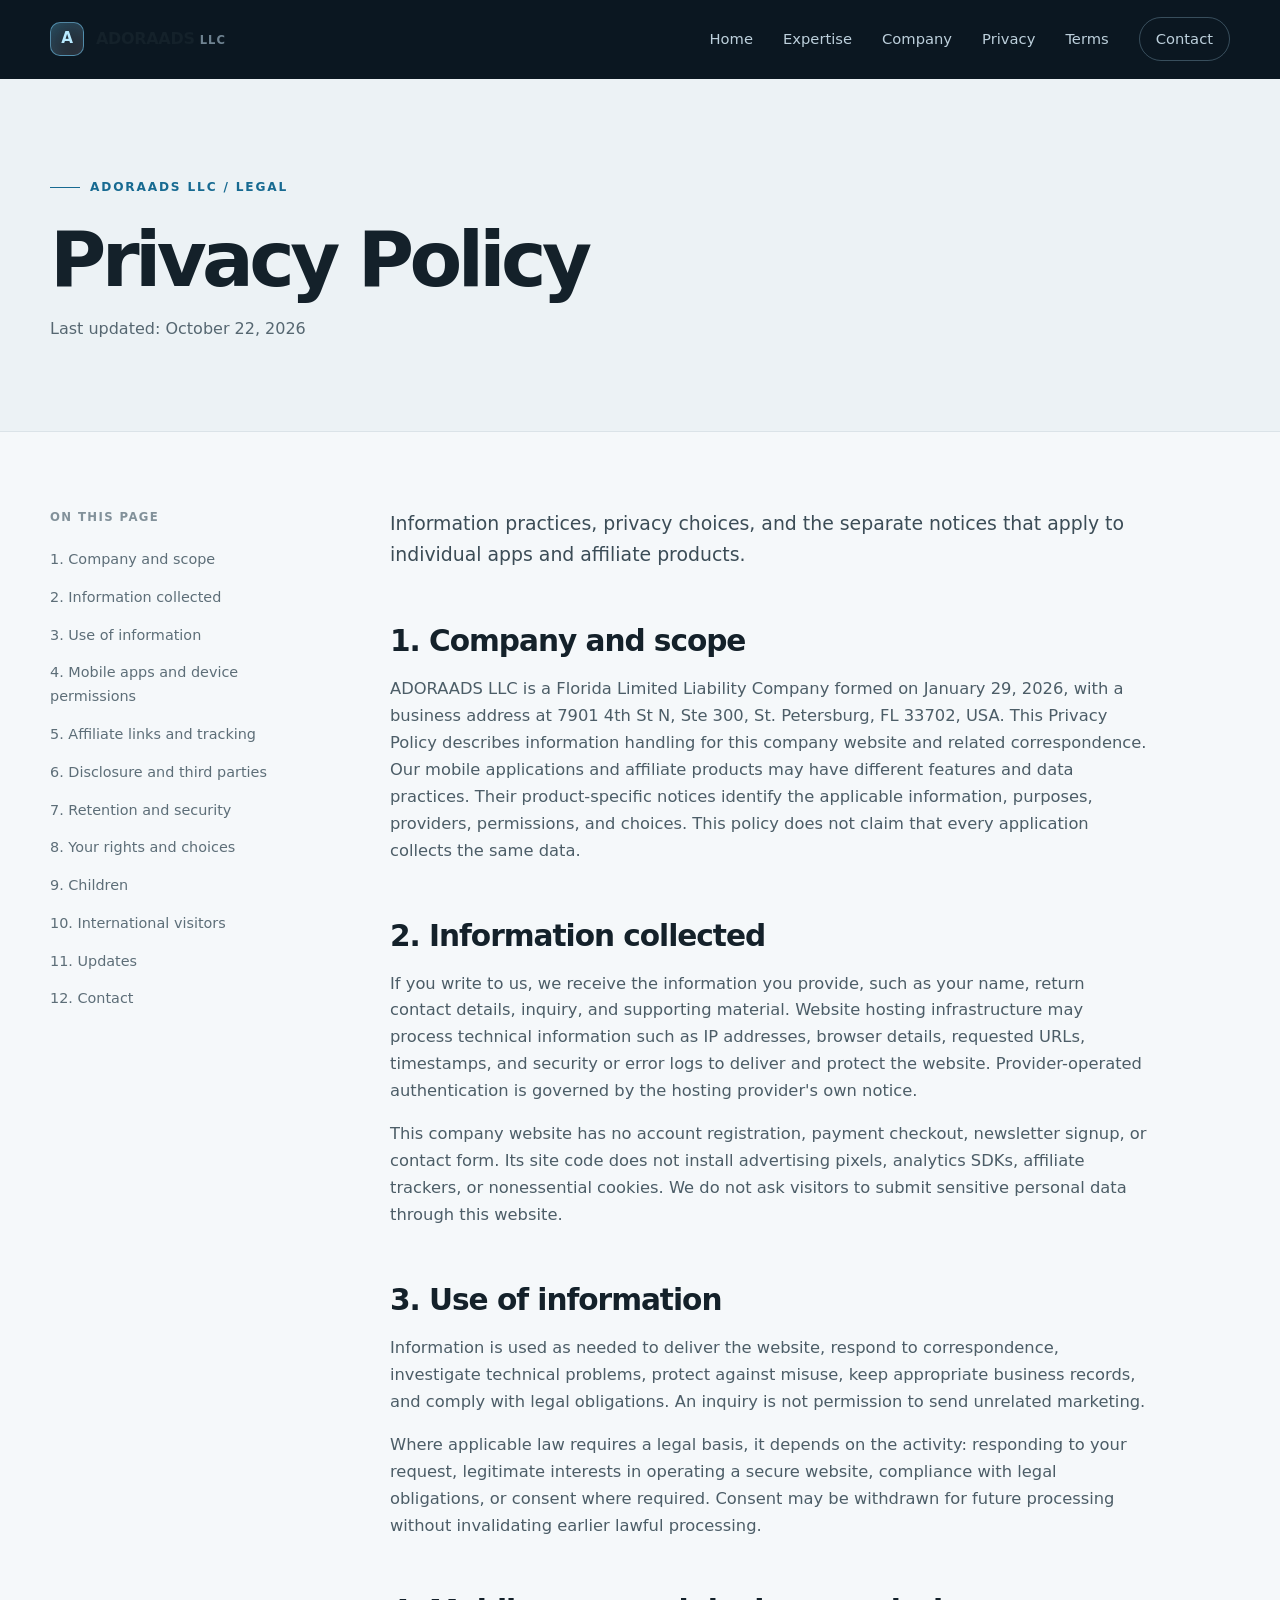
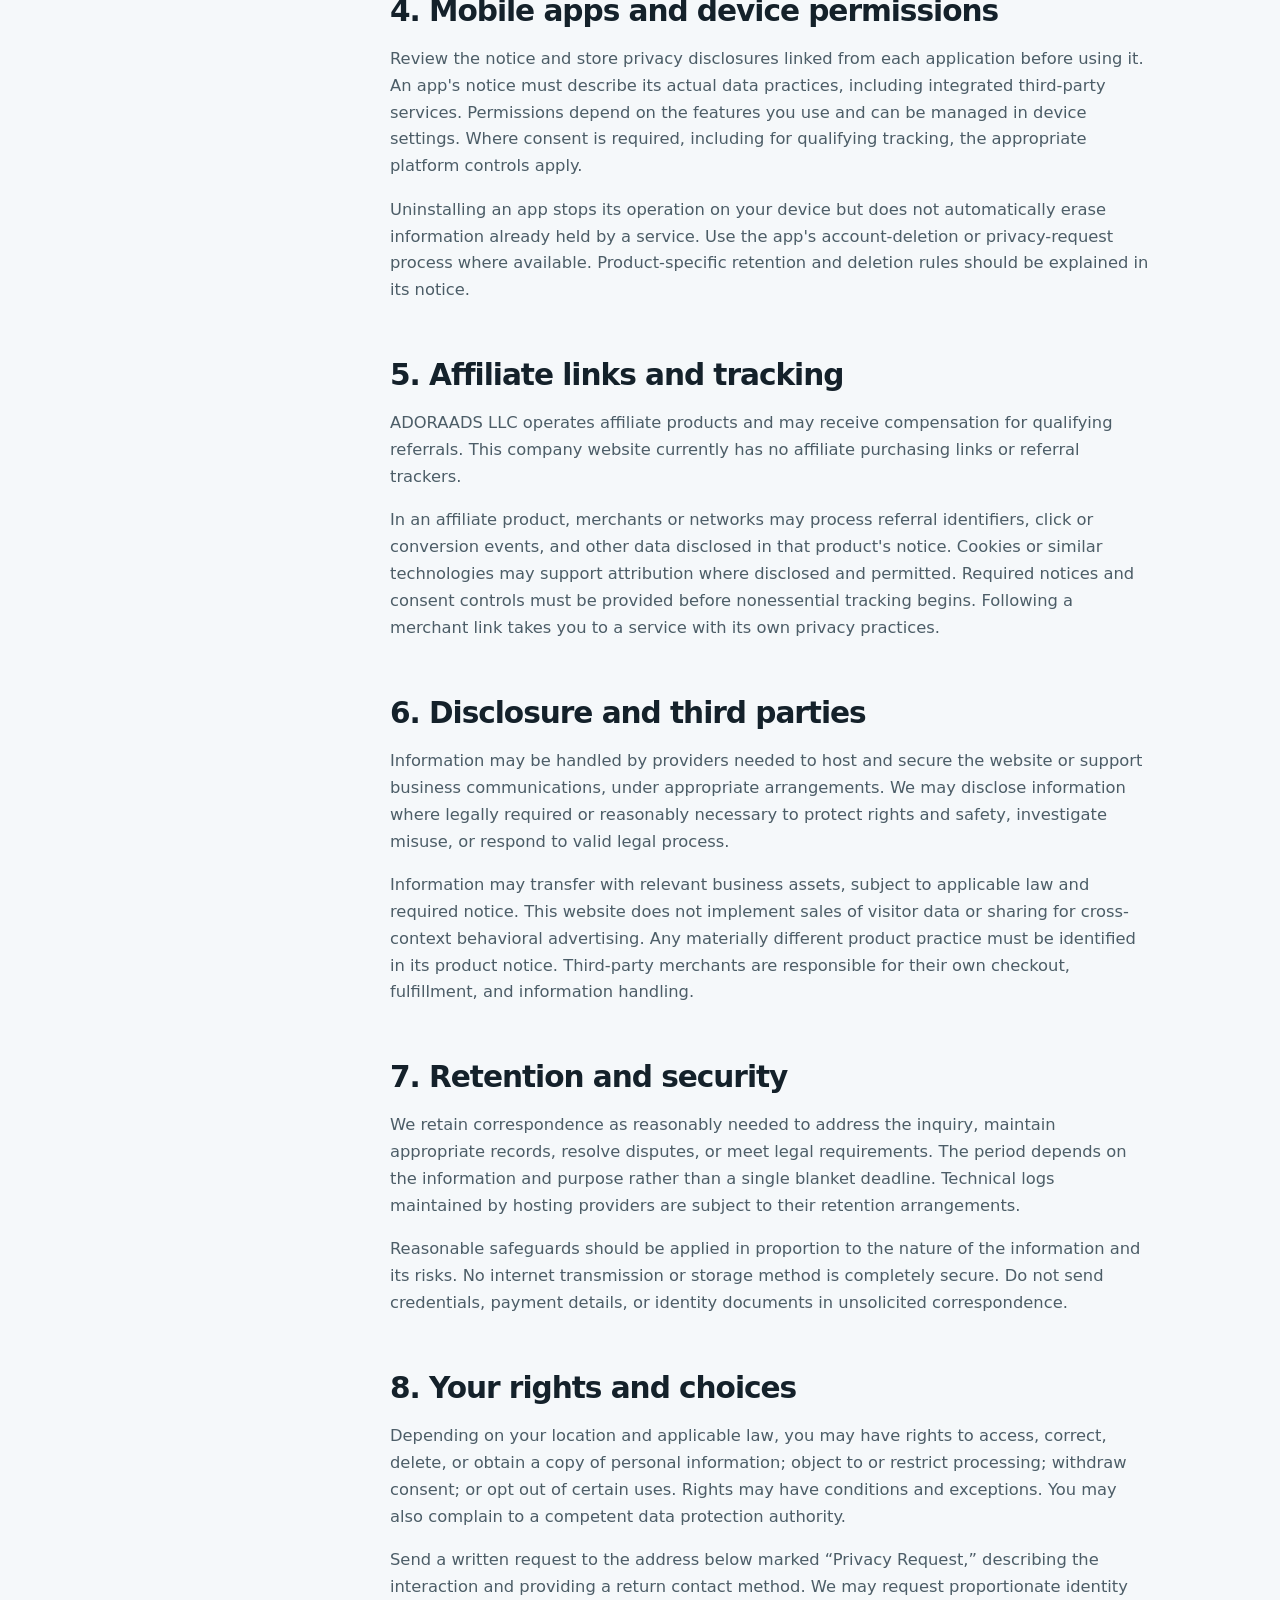
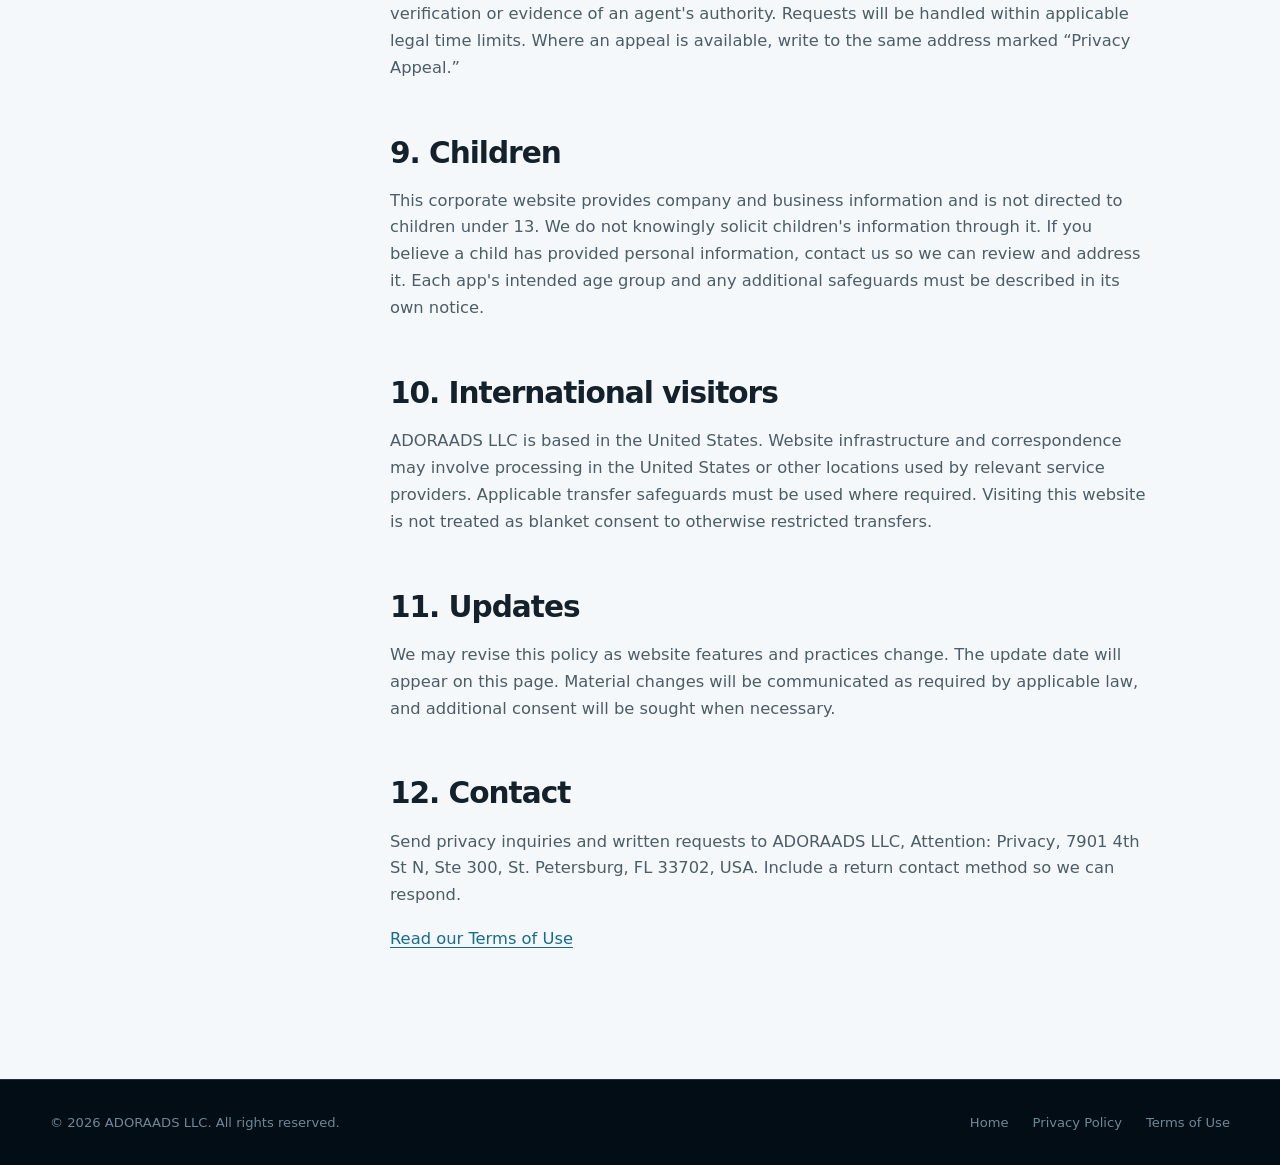
==== privacy.html @ 0d92c3f1 "csdc" ====
<!doctype html><html lang="en"><head><meta charset="utf-8"><meta name="viewport" content="width=device-width, initial-scale=1"><title>Privacy Policy — ADORAADS LLC</title><meta name="description" content="ADORAADS LLC: mobile applications and affiliate products. A Florida Limited Liability Company. Privacy Policy."><meta name="theme-color" content="#04101a"><link rel="icon" href="data:image/svg+xml,%3Csvg xmlns='http://www.w3.org/2000/svg' viewBox='0 0 64 64'%3E%3Crect width='64' height='64' rx='16' fill='%23071722'/%3E%3Cpath d='M12 49L27 15h10l15 34H41l-3-8H26l-3 8zm17-17h6l-3-9z' fill='%2377d4ff'/%3E%3C/svg%3E"><link rel="stylesheet" href="styles.css"><link rel="stylesheet" href="company.css"></head><body class="legal-shell"><header class="site-header"><div class="nav-wrap"><a class="brand" href="index.html" aria-label="ADORAADS LLC home"><span class="brand-mark" aria-hidden="true"></span><span>ADORAADS <small>LLC</small></span></a><button class="menu-toggle" aria-label="Open menu" aria-controls="navigation" aria-expanded="false"><span></span></button><nav class="nav-links" id="navigation" aria-label="Primary navigation"><a href="index.html">Home</a><a href="index.html#expertise">Expertise</a><a href="index.html#company">Company</a><a href="privacy.html">Privacy</a><a href="terms.html">Terms</a><a class="nav-contact" href="index.html#contact">Contact</a></nav></div></header><main><section class="legal-hero"><div class="container"><span class="eyebrow">ADORAADS LLC / Legal</span><h1>Privacy Policy</h1><p class="legal-meta">Last updated: October 22, 2026</p></div></section><div class="container legal-layout"><aside class="legal-toc" aria-label="On this page"><strong>On this page</strong><a href="#section-1">1. Company and scope</a><a href="#section-2">2. Information collected</a><a href="#section-3">3. Use of information</a><a href="#section-4">4. Mobile apps and device permissions</a><a href="#section-5">5. Affiliate links and tracking</a><a href="#section-6">6. Disclosure and third parties</a><a href="#section-7">7. Retention and security</a><a href="#section-8">8. Your rights and choices</a><a href="#section-9">9. Children</a><a href="#section-10">10. International visitors</a><a href="#section-11">11. Updates</a><a href="#section-12">12. Contact</a></aside><article class="legal-content"><p class="lead">Information practices, privacy choices, and the separate notices that apply to individual apps and affiliate products.</p><section><h2 id="section-1">1. Company and scope</h2><p>ADORAADS LLC is a Florida Limited Liability Company formed on January 29, 2026, with a business address at 7901 4th St N, Ste 300, St. Petersburg, FL 33702, USA. This Privacy Policy describes information handling for this company website and related correspondence. Our mobile applications and affiliate products may have different features and data practices. Their product-specific notices identify the applicable information, purposes, providers, permissions, and choices. This policy does not claim that every application collects the same data.</p></section><section><h2 id="section-2">2. Information collected</h2><p>If you write to us, we receive the information you provide, such as your name, return contact details, inquiry, and supporting material. Website hosting infrastructure may process technical information such as IP addresses, browser details, requested URLs, timestamps, and security or error logs to deliver and protect the website. Provider-operated authentication is governed by the hosting provider's own notice.</p><p>This company website has no account registration, payment checkout, newsletter signup, or contact form. Its site code does not install advertising pixels, analytics SDKs, affiliate trackers, or nonessential cookies. We do not ask visitors to submit sensitive personal data through this website.</p></section><section><h2 id="section-3">3. Use of information</h2><p>Information is used as needed to deliver the website, respond to correspondence, investigate technical problems, protect against misuse, keep appropriate business records, and comply with legal obligations. An inquiry is not permission to send unrelated marketing.</p><p>Where applicable law requires a legal basis, it depends on the activity: responding to your request, legitimate interests in operating a secure website, compliance with legal obligations, or consent where required. Consent may be withdrawn for future processing without invalidating earlier lawful processing.</p></section><section><h2 id="section-4">4. Mobile apps and device permissions</h2><p>Review the notice and store privacy disclosures linked from each application before using it. An app's notice must describe its actual data practices, including integrated third-party services. Permissions depend on the features you use and can be managed in device settings. Where consent is required, including for qualifying tracking, the appropriate platform controls apply.</p><p>Uninstalling an app stops its operation on your device but does not automatically erase information already held by a service. Use the app's account-deletion or privacy-request process where available. Product-specific retention and deletion rules should be explained in its notice.</p></section><section><h2 id="section-5">5. Affiliate links and tracking</h2><p>ADORAADS LLC operates affiliate products and may receive compensation for qualifying referrals. This company website currently has no affiliate purchasing links or referral trackers.</p><p>In an affiliate product, merchants or networks may process referral identifiers, click or conversion events, and other data disclosed in that product's notice. Cookies or similar technologies may support attribution where disclosed and permitted. Required notices and consent controls must be provided before nonessential tracking begins. Following a merchant link takes you to a service with its own privacy practices.</p></section><section><h2 id="section-6">6. Disclosure and third parties</h2><p>Information may be handled by providers needed to host and secure the website or support business communications, under appropriate arrangements. We may disclose information where legally required or reasonably necessary to protect rights and safety, investigate misuse, or respond to valid legal process.</p><p>Information may transfer with relevant business assets, subject to applicable law and required notice. This website does not implement sales of visitor data or sharing for cross-context behavioral advertising. Any materially different product practice must be identified in its product notice. Third-party merchants are responsible for their own checkout, fulfillment, and information handling.</p></section><section><h2 id="section-7">7. Retention and security</h2><p>We retain correspondence as reasonably needed to address the inquiry, maintain appropriate records, resolve disputes, or meet legal requirements. The period depends on the information and purpose rather than a single blanket deadline. Technical logs maintained by hosting providers are subject to their retention arrangements.</p><p>Reasonable safeguards should be applied in proportion to the nature of the information and its risks. No internet transmission or storage method is completely secure. Do not send credentials, payment details, or identity documents in unsolicited correspondence.</p></section><section><h2 id="section-8">8. Your rights and choices</h2><p>Depending on your location and applicable law, you may have rights to access, correct, delete, or obtain a copy of personal information; object to or restrict processing; withdraw consent; or opt out of certain uses. Rights may have conditions and exceptions. You may also complain to a competent data protection authority.</p><p>Send a written request to the address below marked “Privacy Request,” describing the interaction and providing a return contact method. We may request proportionate identity verification or evidence of an agent's authority. Requests will be handled within applicable legal time limits. Where an appeal is available, write to the same address marked “Privacy Appeal.”</p></section><section><h2 id="section-9">9. Children</h2><p>This corporate website provides company and business information and is not directed to children under 13. We do not knowingly solicit children's information through it. If you believe a child has provided personal information, contact us so we can review and address it. Each app's intended age group and any additional safeguards must be described in its own notice.</p></section><section><h2 id="section-10">10. International visitors</h2><p>ADORAADS LLC is based in the United States. Website infrastructure and correspondence may involve processing in the United States or other locations used by relevant service providers. Applicable transfer safeguards must be used where required. Visiting this website is not treated as blanket consent to otherwise restricted transfers.</p></section><section><h2 id="section-11">11. Updates</h2><p>We may revise this policy as website features and practices change. The update date will appear on this page. Material changes will be communicated as required by applicable law, and additional consent will be sought when necessary.</p></section><section><h2 id="section-12">12. Contact</h2><p>Send privacy inquiries and written requests to ADORAADS LLC, Attention: Privacy, 7901 4th St N, Ste 300, St. Petersburg, FL 33702, USA. Include a return contact method so we can respond.</p></section><p><a href="terms.html">Read our Terms of Use</a></p></article></div></main><footer class="site-footer"><div class="container footer-inner"><span>© <span data-year>2026</span> ADORAADS LLC. All rights reserved.</span><div class="footer-links"><a href="index.html">Home</a><a href="privacy.html">Privacy Policy</a><a href="terms.html">Terms of Use</a></div></div></footer><script src="script.js"></script></body></html>
---- styles.css ----
:root {
  --ink: #eef7ff;
  --muted: #9cb0bf;
  --faint: #6f8391;
  --navy-950: #04101a;
  --navy-900: #071722;
  --navy-850: #0a1c29;
  --navy-800: #102534;
  --line: rgba(174, 218, 244, 0.16);
  --line-strong: rgba(174, 218, 244, 0.28);
  --blue: #77d4ff;
  --blue-bright: #b9eaff;
  --coral: #ff765c;
  --paper: #f5f8fa;
  --paper-ink: #14212a;
  --paper-muted: #566771;
  --radius: 22px;
  --max: 1180px;
  color-scheme: dark;
  font-family: Inter, ui-sans-serif, system-ui, -apple-system, BlinkMacSystemFont, "Segoe UI", sans-serif;
  font-synthesis: none;
  text-rendering: optimizeLegibility;
}

* { box-sizing: border-box; }
html { scroll-behavior: smooth; }
body {
  margin: 0;
  min-width: 320px;
  background: var(--navy-950);
  color: var(--ink);
  font-size: 16px;
  line-height: 1.65;
}
a { color: inherit; text-decoration: none; }
img { display: block; max-width: 100%; }
button { font: inherit; }
::selection { background: var(--blue); color: #04101a; }

.site-header {
  position: fixed;
  z-index: 20;
  inset: 0 0 auto;
  border-bottom: 1px solid transparent;
  transition: background .25s ease, border-color .25s ease;
}
.site-header.scrolled {
  background: rgba(4, 16, 26, .88);
  border-color: var(--line);
  backdrop-filter: blur(18px);
}
.nav-wrap {
  width: min(var(--max), calc(100% - 40px));
  min-height: 78px;
  margin: 0 auto;
  display: flex;
  align-items: center;
  justify-content: space-between;
  gap: 24px;
}
.brand { display: inline-flex; align-items: center; gap: 12px; font-weight: 750; letter-spacing: -.02em; }
.brand-mark {
  width: 34px;
  height: 34px;
  display: grid;
  place-items: center;
  border: 1px solid rgba(119, 212, 255, .55);
  border-radius: 10px;
  background: linear-gradient(145deg, rgba(119, 212, 255, .22), rgba(255, 118, 92, .10));
  box-shadow: inset 0 0 18px rgba(119, 212, 255, .12);
}
.brand-mark::before {
  content: "V";
  color: var(--blue-bright);
  font-weight: 900;
  font-size: .95rem;
}
.brand small { color: var(--faint); font-weight: 550; font-size: .72rem; letter-spacing: .08em; text-transform: uppercase; }
.nav-links { display: flex; align-items: center; gap: 30px; }
.nav-links a { color: #bdd0dc; font-size: .92rem; transition: color .2s ease; }
.nav-links a:hover, .nav-links a[aria-current="page"] { color: white; }
.nav-contact {
  border: 1px solid var(--line-strong);
  border-radius: 999px;
  padding: 9px 16px;
}
.menu-toggle {
  display: none;
  width: 42px;
  height: 42px;
  border: 1px solid var(--line);
  border-radius: 12px;
  background: rgba(255,255,255,.04);
  color: white;
  cursor: pointer;
}
.menu-toggle span, .menu-toggle::before, .menu-toggle::after {
  content: "";
  display: block;
  width: 17px;
  height: 1.5px;
  margin: 4px auto;
  background: currentColor;
  transition: transform .2s ease, opacity .2s ease;
}
.menu-toggle.active span { opacity: 0; }
.menu-toggle.active::before { transform: translateY(5.5px) rotate(45deg); }
.menu-toggle.active::after { transform: translateY(-5.5px) rotate(-45deg); }

.hero {
  position: relative;
  min-height: 900px;
  display: grid;
  align-items: center;
  overflow: hidden;
  border-bottom: 1px solid var(--line);
  background: #04101a;
}
.hero-image { position: absolute; inset: 0; width: 100%; height: 100%; object-fit: cover; object-position: 58% 50%; opacity: .85; }
.hero::after {
  content: "";
  position: absolute;
  inset: 0;
  background:
    linear-gradient(90deg, rgba(4,16,26,.98) 0%, rgba(4,16,26,.92) 31%, rgba(4,16,26,.30) 66%, rgba(4,16,26,.15) 100%),
    linear-gradient(0deg, #04101a 0%, transparent 26%, rgba(4,16,26,.35) 100%);
}
.hero-content { position: relative; z-index: 2; width: min(var(--max), calc(100% - 40px)); margin: 0 auto; padding-top: 84px; }
.eyebrow {
  display: inline-flex;
  align-items: center;
  gap: 10px;
  color: var(--blue-bright);
  text-transform: uppercase;
  letter-spacing: .15em;
  font-size: .76rem;
  font-weight: 720;
}
.eyebrow::before { content: ""; width: 30px; height: 1px; background: var(--blue); box-shadow: 0 0 12px var(--blue); }
h1, h2, h3, p { margin-top: 0; }
.hero h1 {
  max-width: 740px;
  margin: 26px 0 28px;
  font-size: clamp(3.6rem, 7.4vw, 7.15rem);
  line-height: .95;
  letter-spacing: -.065em;
  font-weight: 720;
}
.hero h1 em { color: var(--blue); font-style: normal; font-weight: 500; }
.hero-copy { max-width: 590px; margin-bottom: 36px; color: #b5c7d3; font-size: clamp(1.05rem, 1.8vw, 1.25rem); }
.hero-actions { display: flex; flex-wrap: wrap; align-items: center; gap: 14px; }
.button {
  display: inline-flex;
  align-items: center;
  justify-content: center;
  min-height: 50px;
  padding: 0 22px;
  border-radius: 999px;
  border: 1px solid transparent;
  font-size: .94rem;
  font-weight: 720;
  transition: transform .2s ease, background .2s ease, border-color .2s ease;
}
.button:hover { transform: translateY(-2px); }
.button-primary { background: var(--ink); color: var(--navy-950); }
.button-primary:hover { background: var(--blue-bright); }
.button-ghost { border-color: var(--line-strong); color: white; background: rgba(4,16,26,.24); backdrop-filter: blur(8px); }
.button-ghost:hover { border-color: rgba(185,234,255,.65); }
.hero-note { position: absolute; z-index: 2; left: max(20px, calc((100% - var(--max)) / 2)); bottom: 42px; color: #7590a2; font-size: .8rem; letter-spacing: .08em; text-transform: uppercase; }

.section { padding: 120px 0; }
.container { width: min(var(--max), calc(100% - 40px)); margin: 0 auto; }
.section-heading { display: grid; grid-template-columns: .75fr 1.25fr; gap: 70px; align-items: start; margin-bottom: 64px; }
.section-heading h2 { margin-bottom: 0; font-size: clamp(2.4rem, 5vw, 4.7rem); line-height: 1; letter-spacing: -.055em; font-weight: 650; }
.section-heading p { max-width: 620px; color: var(--muted); font-size: 1.08rem; }

.capabilities { background: linear-gradient(180deg, #04101a 0%, #071722 100%); }
.capability-grid { display: grid; grid-template-columns: repeat(3, 1fr); border-top: 1px solid var(--line); border-left: 1px solid var(--line); }
.capability {
  min-height: 340px;
  padding: 34px;
  border-right: 1px solid var(--line);
  border-bottom: 1px solid var(--line);
  background: rgba(255,255,255,.014);
  transition: background .25s ease, transform .25s ease;
}
.capability:hover { background: rgba(119,212,255,.055); transform: translateY(-4px); }
.capability-number { display: block; color: var(--coral); font: 700 .78rem/1 ui-monospace, monospace; letter-spacing: .12em; }
.capability h3 { margin: 105px 0 15px; font-size: 1.42rem; letter-spacing: -.025em; }
.capability p { color: var(--muted); margin-bottom: 0; }

.manifesto { position: relative; overflow: hidden; background: var(--paper); color: var(--paper-ink); }
.manifesto::before { content: "V"; position: absolute; right: -5vw; top: -17vw; color: rgba(20,33,42,.035); font-size: 64vw; font-weight: 900; line-height: 1; pointer-events: none; }
.manifesto-grid { position: relative; display: grid; grid-template-columns: 1.2fr .8fr; gap: 100px; align-items: end; }
.manifesto-quote { max-width: 780px; font-size: clamp(2.7rem, 5.6vw, 6rem); line-height: .99; letter-spacing: -.06em; font-weight: 620; }
.manifesto-quote span { color: #2a8bb7; }
.manifesto-side { padding-bottom: 10px; }
.manifesto-side p { color: var(--paper-muted); font-size: 1.05rem; }
.manifesto-rule { width: 60px; height: 3px; margin-bottom: 28px; background: var(--coral); }

.process { background: #071722; }
.process-list { border-top: 1px solid var(--line); }
.process-step { display: grid; grid-template-columns: 100px .8fr 1.2fr; gap: 34px; padding: 38px 0; border-bottom: 1px solid var(--line); align-items: start; }
.process-step strong { color: var(--blue); font: 700 .8rem/1.4 ui-monospace, monospace; }
.process-step h3 { font-size: 1.55rem; letter-spacing: -.03em; }
.process-step p { margin: 0; color: var(--muted); max-width: 680px; }

.trust-panel {
  display: grid;
  grid-template-columns: 1fr .85fr;
  gap: 90px;
  padding: 70px;
  border: 1px solid var(--line-strong);
  border-radius: var(--radius);
  background: radial-gradient(circle at 92% 10%, rgba(119,212,255,.12), transparent 35%), #0a1c29;
}
.trust-panel h2 { font-size: clamp(2.5rem, 5vw, 5rem); line-height: .98; letter-spacing: -.055em; }
.trust-panel p { color: var(--muted); }
.trust-links { display: grid; gap: 14px; align-content: end; }
.trust-link { display: flex; align-items: center; justify-content: space-between; padding: 20px 22px; border: 1px solid var(--line); border-radius: 14px; background: rgba(255,255,255,.025); transition: border-color .2s ease, background .2s ease; }
.trust-link:hover { border-color: rgba(119,212,255,.55); background: rgba(119,212,255,.07); }
.trust-link span:last-child { color: var(--blue); font-family: ui-monospace, monospace; }

.contact-strip { padding: 86px 0; border-top: 1px solid var(--line); background: #030d15; }
.contact-inner { display: flex; align-items: center; justify-content: space-between; gap: 40px; }
.contact-inner h2 { margin-bottom: 8px; font-size: clamp(2.2rem, 4vw, 4rem); letter-spacing: -.05em; line-height: 1; }
.contact-inner p { color: var(--muted); margin-bottom: 0; }
.email-link { color: var(--blue-bright); font-weight: 680; border-bottom: 1px solid rgba(185,234,255,.4); }

.site-footer { padding: 32px 0; border-top: 1px solid var(--line); color: #6f8797; background: #030d15; }
.footer-inner { display: flex; justify-content: space-between; gap: 30px; font-size: .82rem; }
.footer-links { display: flex; gap: 24px; }
.footer-links a:hover { color: white; }

.legal-shell { min-height: 100vh; padding-top: 78px; background: var(--paper); color: var(--paper-ink); }
.legal-hero { padding: 92px 0 72px; border-bottom: 1px solid #dbe3e8; background: #ecf2f5; }
.legal-hero .eyebrow { color: #176a91; }
.legal-hero .eyebrow::before { background: #176a91; box-shadow: none; }
.legal-hero h1 { max-width: 820px; margin: 26px 0 20px; font-size: clamp(3.1rem, 6vw, 6.4rem); line-height: .95; letter-spacing: -.06em; }
.legal-meta { color: var(--paper-muted); }
.legal-layout { display: grid; grid-template-columns: 250px minmax(0, 760px); gap: 90px; padding: 76px 0 110px; align-items: start; }
.legal-toc { position: sticky; top: 110px; }
.legal-toc strong { display: block; margin-bottom: 14px; color: #82919a; font-size: .73rem; text-transform: uppercase; letter-spacing: .12em; }
.legal-toc a { display: block; padding: 7px 0; color: #5d6e78; font-size: .9rem; }
.legal-toc a:hover { color: #176a91; }
.legal-content { font-size: 1.02rem; }
.legal-content .lead { color: #3b4c56; font-size: 1.18rem; }
.legal-content h2 { margin: 64px 0 18px; padding-top: 12px; font-size: 1.85rem; line-height: 1.15; letter-spacing: -.035em; }
.legal-content h2:first-of-type { margin-top: 42px; }
.legal-content h3 { margin: 32px 0 10px; font-size: 1.15rem; }
.legal-content p, .legal-content li { color: #4c5d67; }
.legal-content ul { padding-left: 24px; }
.legal-content li { margin-bottom: 9px; }
.legal-content a { color: #176a91; text-decoration: underline; text-underline-offset: 3px; }
.legal-callout { margin: 36px 0; padding: 24px 26px; border-left: 3px solid #2a8bb7; background: #eaf3f7; color: #2d4654; }
.legal-shell .site-header { background: rgba(4,16,26,.97); }

[data-reveal] { opacity: 0; transform: translateY(22px); transition: opacity .65s ease, transform .65s ease; }
[data-reveal].visible { opacity: 1; transform: none; }

@media (max-width: 900px) {
  .menu-toggle { display: block; }
  .nav-links {
    position: absolute;
    top: 68px;
    left: 20px;
    right: 20px;
    display: none;
    flex-direction: column;
    align-items: stretch;
    gap: 0;
    padding: 12px;
    border: 1px solid var(--line);
    border-radius: 16px;
    background: rgba(4,16,26,.98);
    box-shadow: 0 24px 50px rgba(0,0,0,.35);
  }
  .nav-links.open { display: flex; }
  .nav-links a { padding: 12px; }
  .nav-contact { border: 0; border-radius: 0; }
  .hero { min-height: 820px; }
  .hero-image { object-position: 67% center; opacity: .65; }
  .hero::after { background: linear-gradient(90deg, rgba(4,16,26,.97), rgba(4,16,26,.78) 60%, rgba(4,16,26,.35)), linear-gradient(0deg, #04101a, transparent 40%); }
  .section-heading, .manifesto-grid, .trust-panel { grid-template-columns: 1fr; gap: 38px; }
  .capability-grid { grid-template-columns: 1fr; }
  .capability { min-height: 250px; }
  .capability h3 { margin-top: 65px; }
  .process-step { grid-template-columns: 64px 1fr; }
  .process-step p { grid-column: 2; }
  .trust-panel { padding: 42px 30px; }
  .legal-layout { grid-template-columns: 1fr; gap: 32px; }
  .legal-toc { position: static; display: flex; flex-wrap: wrap; gap: 6px 18px; padding-bottom: 24px; border-bottom: 1px solid #dbe3e8; }
  .legal-toc strong { width: 100%; }
}

@media (max-width: 620px) {
  .nav-wrap, .container, .hero-content { width: min(100% - 28px, var(--max)); }
  .brand small { display: none; }
  .hero { min-height: 760px; align-items: end; }
  .hero-content { padding: 130px 0 156px; }
  .hero h1 { font-size: clamp(3.25rem, 17vw, 5rem); }
  .hero-copy { font-size: 1rem; }
  .button { width: 100%; }
  .hero-note { left: 14px; bottom: 28px; }
  .section { padding: 84px 0; }
  .section-heading { margin-bottom: 42px; }
  .process-step { grid-template-columns: 48px 1fr; gap: 18px; }
  .contact-inner, .footer-inner { align-items: flex-start; flex-direction: column; }
  .footer-links { flex-wrap: wrap; }
  .legal-hero { padding: 72px 0 52px; }
  .legal-layout { padding: 52px 0 80px; }
}

@media (prefers-reduced-motion: reduce) {
  html { scroll-behavior: auto; }
  *, *::before, *::after { transition-duration: .01ms !important; animation-duration: .01ms !important; }
  [data-reveal] { opacity: 1; transform: none; }
}
---- company.css ----
.brand-mark::before { content: "A"; }
.hero h1 { max-width: 850px; font-size: clamp(3.1rem, 6.6vw, 6rem); line-height: 1.04; }
.hero-content { padding-top: 110px; padding-bottom: 130px; }
.hero-note { max-width: calc(100% - 40px); }
.manifesto::before { content: "A"; }
.company-section { background: #0a1c29; }
.company-grid { display: grid; grid-template-columns: 1fr 1fr; margin: 0; border-top: 1px solid var(--line); }
.company-grid > div { padding: 28px 28px 28px 0; border-bottom: 1px solid var(--line); }
.company-grid dt { color: var(--muted); font-size: .88rem; margin-bottom: 10px; }
.company-grid dd { margin: 0; font-size: 1.14rem; font-weight: 600; overflow-wrap: anywhere; }
address { font-style: normal; }
.contact-inner > div { flex: 1; }
.contact-inner address { color: var(--blue-bright); flex: 0 1 330px; }
.contact-inner h2 { font-size: clamp(2rem, 3.6vw, 3.5rem); line-height: 1.1; margin-top: 20px; }
.legal-toc { max-height: calc(100vh - 135px); overflow-y: auto; }
.legal-content h2, main section[id] { scroll-margin-top: 105px; }
:focus-visible { outline: 3px solid #339ed1; outline-offset: 5px; }
@media (max-width: 900px) { .legal-toc { max-height: none; overflow: visible; } }
@media (max-width: 620px) { .company-grid { grid-template-columns: 1fr; } .contact-inner address { flex-basis: auto; } .hero h1 { font-size: clamp(2.65rem, 12vw, 4rem); } .hero-note { font-size: .75rem; } }
@media print { .site-header, .legal-toc, .site-footer { display: none; } .legal-shell { padding: 0; } .legal-layout { display: block; padding: 20px 0; } .legal-hero { padding: 20px 0; } }
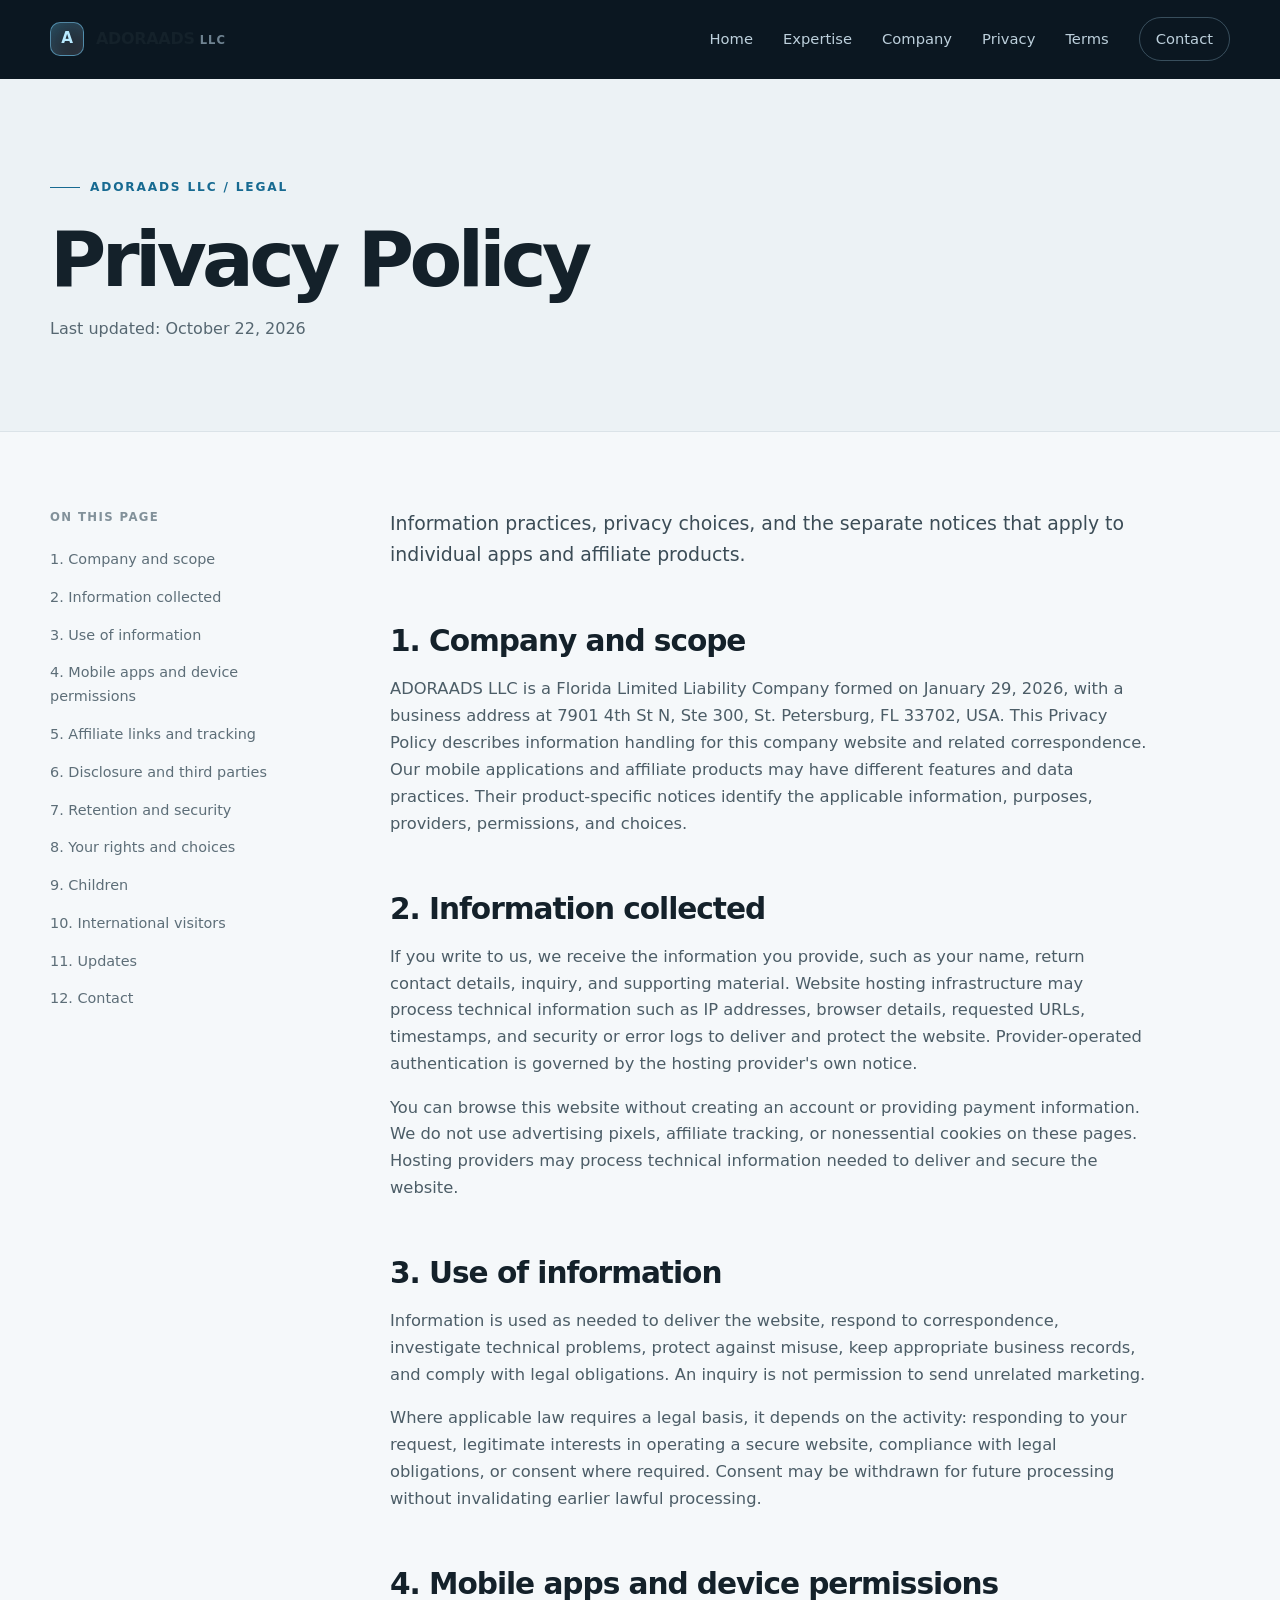
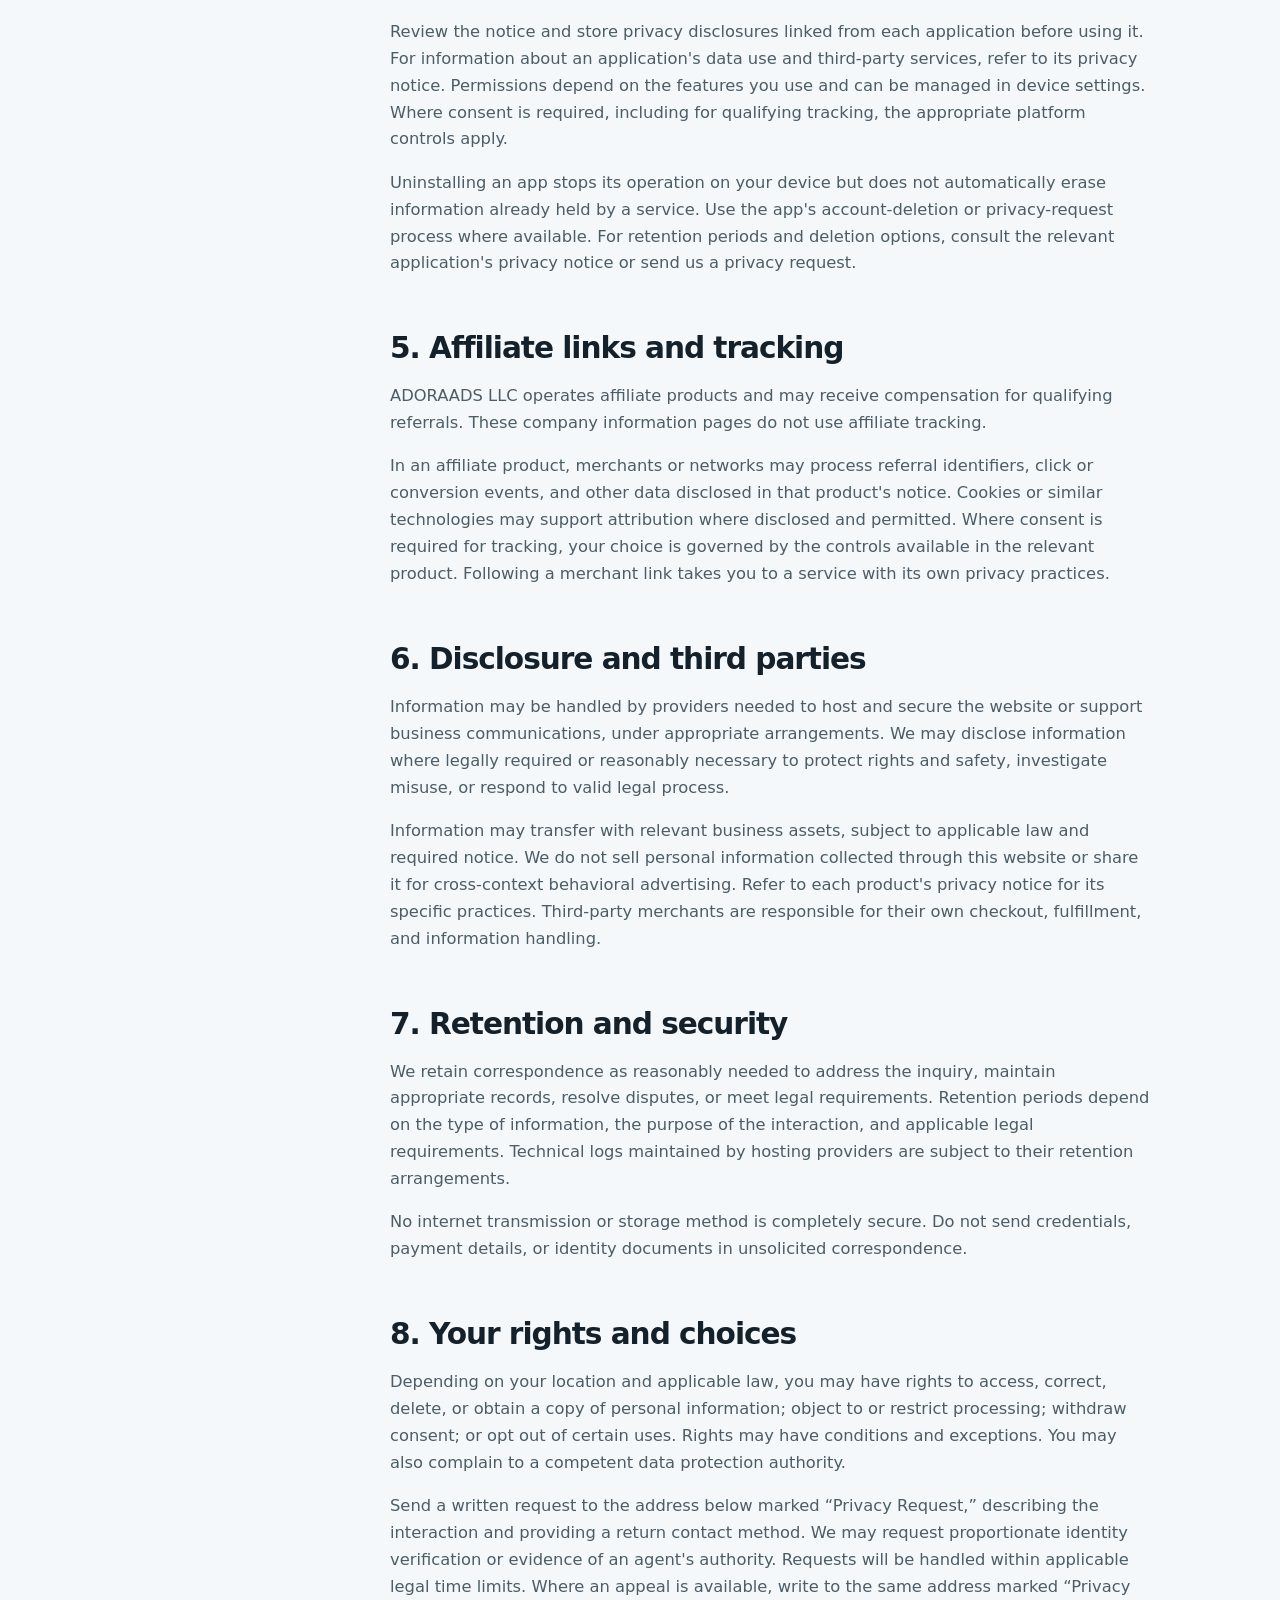
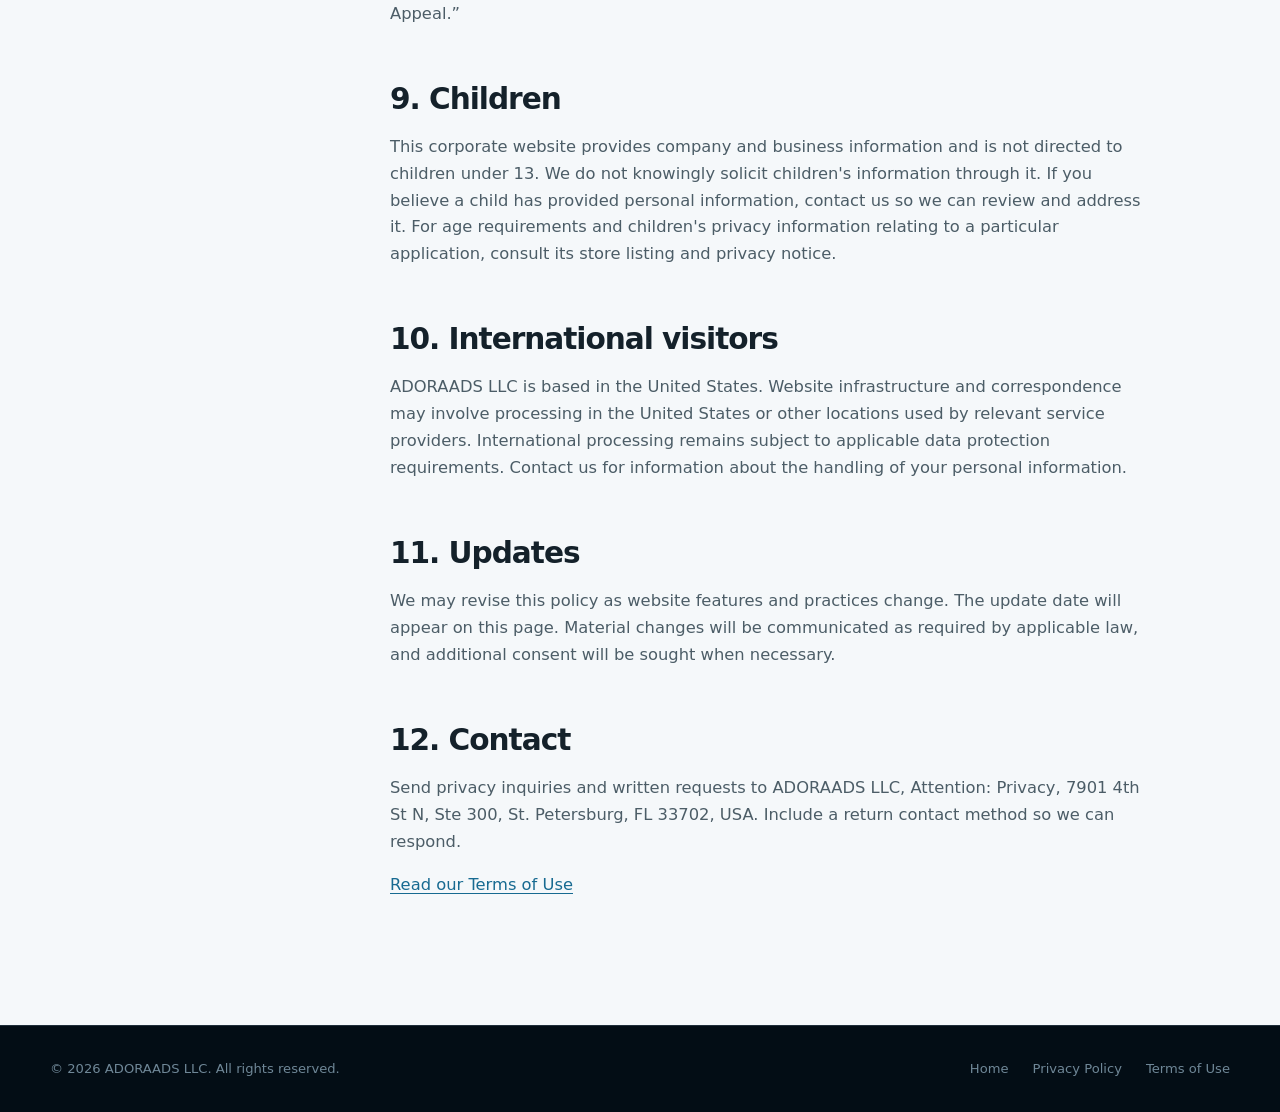
==== commit 94e7b58b: "cdsc" ====
--- a/privacy.html
+++ b/privacy.html
@@ -1 +1,57 @@
-<!doctype html><html lang="en"><head><meta charset="utf-8"><meta name="viewport" content="width=device-width, initial-scale=1"><title>Privacy Policy — ADORAADS LLC</title><meta name="description" content="ADORAADS LLC: mobile applications and affiliate products. A Florida Limited Liability Company. Privacy Policy."><meta name="theme-color" content="#04101a"><link rel="icon" href="data:image/svg+xml,%3Csvg xmlns='http://www.w3.org/2000/svg' viewBox='0 0 64 64'%3E%3Crect width='64' height='64' rx='16' fill='%23071722'/%3E%3Cpath d='M12 49L27 15h10l15 34H41l-3-8H26l-3 8zm17-17h6l-3-9z' fill='%2377d4ff'/%3E%3C/svg%3E"><link rel="stylesheet" href="styles.css"><link rel="stylesheet" href="company.css"></head><body class="legal-shell"><header class="site-header"><div class="nav-wrap"><a class="brand" href="index.html" aria-label="ADORAADS LLC home"><span class="brand-mark" aria-hidden="true"></span><span>ADORAADS <small>LLC</small></span></a><button class="menu-toggle" aria-label="Open menu" aria-controls="navigation" aria-expanded="false"><span></span></button><nav class="nav-links" id="navigation" aria-label="Primary navigation"><a href="index.html">Home</a><a href="index.html#expertise">Expertise</a><a href="index.html#company">Company</a><a href="privacy.html">Privacy</a><a href="terms.html">Terms</a><a class="nav-contact" href="index.html#contact">Contact</a></nav></div></header><main><section class="legal-hero"><div class="container"><span class="eyebrow">ADORAADS LLC / Legal</span><h1>Privacy Policy</h1><p class="legal-meta">Last updated: October 22, 2026</p></div></section><div class="container legal-layout"><aside class="legal-toc" aria-label="On this page"><strong>On this page</strong><a href="#section-1">1. Company and scope</a><a href="#section-2">2. Information collected</a><a href="#section-3">3. Use of information</a><a href="#section-4">4. Mobile apps and device permissions</a><a href="#section-5">5. Affiliate links and tracking</a><a href="#section-6">6. Disclosure and third parties</a><a href="#section-7">7. Retention and security</a><a href="#section-8">8. Your rights and choices</a><a href="#section-9">9. Children</a><a href="#section-10">10. International visitors</a><a href="#section-11">11. Updates</a><a href="#section-12">12. Contact</a></aside><article class="legal-content"><p class="lead">Information practices, privacy choices, and the separate notices that apply to individual apps and affiliate products.</p><section><h2 id="section-1">1. Company and scope</h2><p>ADORAADS LLC is a Florida Limited Liability Company formed on January 29, 2026, with a business address at 7901 4th St N, Ste 300, St. Petersburg, FL 33702, USA. This Privacy Policy describes information handling for this company website and related correspondence. Our mobile applications and affiliate products may have different features and data practices. Their product-specific notices identify the applicable information, purposes, providers, permissions, and choices. This policy does not claim that every application collects the same data.</p></section><section><h2 id="section-2">2. Information collected</h2><p>If you write to us, we receive the information you provide, such as your name, return contact details, inquiry, and supporting material. Website hosting infrastructure may process technical information such as IP addresses, browser details, requested URLs, timestamps, and security or error logs to deliver and protect the website. Provider-operated authentication is governed by the hosting provider's own notice.</p><p>This company website has no account registration, payment checkout, newsletter signup, or contact form. Its site code does not install advertising pixels, analytics SDKs, affiliate trackers, or nonessential cookies. We do not ask visitors to submit sensitive personal data through this website.</p></section><section><h2 id="section-3">3. Use of information</h2><p>Information is used as needed to deliver the website, respond to correspondence, investigate technical problems, protect against misuse, keep appropriate business records, and comply with legal obligations. An inquiry is not permission to send unrelated marketing.</p><p>Where applicable law requires a legal basis, it depends on the activity: responding to your request, legitimate interests in operating a secure website, compliance with legal obligations, or consent where required. Consent may be withdrawn for future processing without invalidating earlier lawful processing.</p></section><section><h2 id="section-4">4. Mobile apps and device permissions</h2><p>Review the notice and store privacy disclosures linked from each application before using it. An app's notice must describe its actual data practices, including integrated third-party services. Permissions depend on the features you use and can be managed in device settings. Where consent is required, including for qualifying tracking, the appropriate platform controls apply.</p><p>Uninstalling an app stops its operation on your device but does not automatically erase information already held by a service. Use the app's account-deletion or privacy-request process where available. Product-specific retention and deletion rules should be explained in its notice.</p></section><section><h2 id="section-5">5. Affiliate links and tracking</h2><p>ADORAADS LLC operates affiliate products and may receive compensation for qualifying referrals. This company website currently has no affiliate purchasing links or referral trackers.</p><p>In an affiliate product, merchants or networks may process referral identifiers, click or conversion events, and other data disclosed in that product's notice. Cookies or similar technologies may support attribution where disclosed and permitted. Required notices and consent controls must be provided before nonessential tracking begins. Following a merchant link takes you to a service with its own privacy practices.</p></section><section><h2 id="section-6">6. Disclosure and third parties</h2><p>Information may be handled by providers needed to host and secure the website or support business communications, under appropriate arrangements. We may disclose information where legally required or reasonably necessary to protect rights and safety, investigate misuse, or respond to valid legal process.</p><p>Information may transfer with relevant business assets, subject to applicable law and required notice. This website does not implement sales of visitor data or sharing for cross-context behavioral advertising. Any materially different product practice must be identified in its product notice. Third-party merchants are responsible for their own checkout, fulfillment, and information handling.</p></section><section><h2 id="section-7">7. Retention and security</h2><p>We retain correspondence as reasonably needed to address the inquiry, maintain appropriate records, resolve disputes, or meet legal requirements. The period depends on the information and purpose rather than a single blanket deadline. Technical logs maintained by hosting providers are subject to their retention arrangements.</p><p>Reasonable safeguards should be applied in proportion to the nature of the information and its risks. No internet transmission or storage method is completely secure. Do not send credentials, payment details, or identity documents in unsolicited correspondence.</p></section><section><h2 id="section-8">8. Your rights and choices</h2><p>Depending on your location and applicable law, you may have rights to access, correct, delete, or obtain a copy of personal information; object to or restrict processing; withdraw consent; or opt out of certain uses. Rights may have conditions and exceptions. You may also complain to a competent data protection authority.</p><p>Send a written request to the address below marked “Privacy Request,” describing the interaction and providing a return contact method. We may request proportionate identity verification or evidence of an agent's authority. Requests will be handled within applicable legal time limits. Where an appeal is available, write to the same address marked “Privacy Appeal.”</p></section><section><h2 id="section-9">9. Children</h2><p>This corporate website provides company and business information and is not directed to children under 13. We do not knowingly solicit children's information through it. If you believe a child has provided personal information, contact us so we can review and address it. Each app's intended age group and any additional safeguards must be described in its own notice.</p></section><section><h2 id="section-10">10. International visitors</h2><p>ADORAADS LLC is based in the United States. Website infrastructure and correspondence may involve processing in the United States or other locations used by relevant service providers. Applicable transfer safeguards must be used where required. Visiting this website is not treated as blanket consent to otherwise restricted transfers.</p></section><section><h2 id="section-11">11. Updates</h2><p>We may revise this policy as website features and practices change. The update date will appear on this page. Material changes will be communicated as required by applicable law, and additional consent will be sought when necessary.</p></section><section><h2 id="section-12">12. Contact</h2><p>Send privacy inquiries and written requests to ADORAADS LLC, Attention: Privacy, 7901 4th St N, Ste 300, St. Petersburg, FL 33702, USA. Include a return contact method so we can respond.</p></section><p><a href="terms.html">Read our Terms of Use</a></p></article></div></main><footer class="site-footer"><div class="container footer-inner"><span>© <span data-year>2026</span> ADORAADS LLC. All rights reserved.</span><div class="footer-links"><a href="index.html">Home</a><a href="privacy.html">Privacy Policy</a><a href="terms.html">Terms of Use</a></div></div></footer><script src="script.js"></script></body></html>
+<!doctype html><html lang="en">
+<head><meta charset="utf-8"><meta name="viewport" content="width=device-width, initial-scale=1"><title>Privacy Policy — ADORAADS LLC</title><meta name="description" content="Read how ADORAADS LLC handles website information, correspondence, and privacy requests."><meta name="theme-color" content="#04101a"><link rel="icon" href="data:image/svg+xml,%3Csvg xmlns='http://www.w3.org/2000/svg' viewBox='0 0 64 64'%3E%3Crect width='64' height='64' rx='16' fill='%23071722'/%3E%3Cpath d='M12 49L27 15h10l15 34H41l-3-8H26l-3 8zm17-17h6l-3-9z' fill='%2377d4ff'/%3E%3C/svg%3E"><link rel="stylesheet" href="styles.css"><link rel="stylesheet" href="company.css"></head>
+<body class="legal-shell">
+<header class="site-header"><div class="nav-wrap"><a class="brand" href="index.html" aria-label="ADORAADS LLC home"><span class="brand-mark" aria-hidden="true"></span><span>ADORAADS <small>LLC</small></span></a><button class="menu-toggle" aria-label="Open menu" aria-controls="navigation" aria-expanded="false"><span></span></button>
+<nav class="nav-links" id="navigation" aria-label="Primary navigation"><a href="index.html">Home</a><a href="index.html#expertise">Expertise</a><a href="index.html#company">Company</a><a href="privacy.html">Privacy</a><a href="terms.html">Terms</a><a class="nav-contact" href="index.html#contact">Contact</a></nav></div></header>
+<main>
+<section class="legal-hero"><div class="container"><span class="eyebrow">ADORAADS LLC / Legal</span>
+<h1>Privacy Policy</h1>
+<p class="legal-meta">Last updated: October 22, 2026</p></div></section><div class="container legal-layout">
+<aside class="legal-toc" aria-label="On this page"><strong>On this page</strong><a href="#section-1">1. Company and scope</a><a href="#section-2">2. Information collected</a><a href="#section-3">3. Use of information</a><a href="#section-4">4. Mobile apps and device permissions</a><a href="#section-5">5. Affiliate links and tracking</a><a href="#section-6">6. Disclosure and third parties</a><a href="#section-7">7. Retention and security</a><a href="#section-8">8. Your rights and choices</a><a href="#section-9">9. Children</a><a href="#section-10">10. International visitors</a><a href="#section-11">11. Updates</a><a href="#section-12">12. Contact</a></aside>
+<article class="legal-content">
+<p class="lead">Information practices, privacy choices, and the separate notices that apply to individual apps and affiliate products.</p>
+<section>
+<h2 id="section-1">1. Company and scope</h2>
+<p>ADORAADS LLC is a Florida Limited Liability Company formed on January 29, 2026, with a business address at 7901 4th St N, Ste 300, St. Petersburg, FL 33702, USA. This Privacy Policy describes information handling for this company website and related correspondence. Our mobile applications and affiliate products may have different features and data practices. Their product-specific notices identify the applicable information, purposes, providers, permissions, and choices.</p></section>
+<section>
+<h2 id="section-2">2. Information collected</h2>
+<p>If you write to us, we receive the information you provide, such as your name, return contact details, inquiry, and supporting material. Website hosting infrastructure may process technical information such as IP addresses, browser details, requested URLs, timestamps, and security or error logs to deliver and protect the website. Provider-operated authentication is governed by the hosting provider's own notice.</p>
+<p>You can browse this website without creating an account or providing payment information. We do not use advertising pixels, affiliate tracking, or nonessential cookies on these pages. Hosting providers may process technical information needed to deliver and secure the website.</p></section>
+<section>
+<h2 id="section-3">3. Use of information</h2>
+<p>Information is used as needed to deliver the website, respond to correspondence, investigate technical problems, protect against misuse, keep appropriate business records, and comply with legal obligations. An inquiry is not permission to send unrelated marketing.</p>
+<p>Where applicable law requires a legal basis, it depends on the activity: responding to your request, legitimate interests in operating a secure website, compliance with legal obligations, or consent where required. Consent may be withdrawn for future processing without invalidating earlier lawful processing.</p></section>
+<section>
+<h2 id="section-4">4. Mobile apps and device permissions</h2>
+<p>Review the notice and store privacy disclosures linked from each application before using it. For information about an application's data use and third-party services, refer to its privacy notice. Permissions depend on the features you use and can be managed in device settings. Where consent is required, including for qualifying tracking, the appropriate platform controls apply.</p>
+<p>Uninstalling an app stops its operation on your device but does not automatically erase information already held by a service. Use the app's account-deletion or privacy-request process where available. For retention periods and deletion options, consult the relevant application's privacy notice or send us a privacy request.</p></section>
+<section>
+<h2 id="section-5">5. Affiliate links and tracking</h2>
+<p>ADORAADS LLC operates affiliate products and may receive compensation for qualifying referrals. These company information pages do not use affiliate tracking.</p>
+<p>In an affiliate product, merchants or networks may process referral identifiers, click or conversion events, and other data disclosed in that product's notice. Cookies or similar technologies may support attribution where disclosed and permitted. Where consent is required for tracking, your choice is governed by the controls available in the relevant product. Following a merchant link takes you to a service with its own privacy practices.</p></section>
+<section>
+<h2 id="section-6">6. Disclosure and third parties</h2>
+<p>Information may be handled by providers needed to host and secure the website or support business communications, under appropriate arrangements. We may disclose information where legally required or reasonably necessary to protect rights and safety, investigate misuse, or respond to valid legal process.</p>
+<p>Information may transfer with relevant business assets, subject to applicable law and required notice. We do not sell personal information collected through this website or share it for cross-context behavioral advertising. Refer to each product's privacy notice for its specific practices. Third-party merchants are responsible for their own checkout, fulfillment, and information handling.</p></section>
+<section>
+<h2 id="section-7">7. Retention and security</h2>
+<p>We retain correspondence as reasonably needed to address the inquiry, maintain appropriate records, resolve disputes, or meet legal requirements. Retention periods depend on the type of information, the purpose of the interaction, and applicable legal requirements. Technical logs maintained by hosting providers are subject to their retention arrangements.</p>
+<p>No internet transmission or storage method is completely secure. Do not send credentials, payment details, or identity documents in unsolicited correspondence.</p></section>
+<section>
+<h2 id="section-8">8. Your rights and choices</h2>
+<p>Depending on your location and applicable law, you may have rights to access, correct, delete, or obtain a copy of personal information; object to or restrict processing; withdraw consent; or opt out of certain uses. Rights may have conditions and exceptions. You may also complain to a competent data protection authority.</p>
+<p>Send a written request to the address below marked “Privacy Request,” describing the interaction and providing a return contact method. We may request proportionate identity verification or evidence of an agent's authority. Requests will be handled within applicable legal time limits. Where an appeal is available, write to the same address marked “Privacy Appeal.”</p></section>
+<section>
+<h2 id="section-9">9. Children</h2>
+<p>This corporate website provides company and business information and is not directed to children under 13. We do not knowingly solicit children's information through it. If you believe a child has provided personal information, contact us so we can review and address it. For age requirements and children's privacy information relating to a particular application, consult its store listing and privacy notice.</p></section>
+<section>
+<h2 id="section-10">10. International visitors</h2>
+<p>ADORAADS LLC is based in the United States. Website infrastructure and correspondence may involve processing in the United States or other locations used by relevant service providers. International processing remains subject to applicable data protection requirements. Contact us for information about the handling of your personal information.</p></section>
+<section>
+<h2 id="section-11">11. Updates</h2>
+<p>We may revise this policy as website features and practices change. The update date will appear on this page. Material changes will be communicated as required by applicable law, and additional consent will be sought when necessary.</p></section>
+<section>
+<h2 id="section-12">12. Contact</h2>
+<p>Send privacy inquiries and written requests to ADORAADS LLC, Attention: Privacy, 7901 4th St N, Ste 300, St. Petersburg, FL 33702, USA. Include a return contact method so we can respond.</p></section>
+<p><a href="terms.html">Read our Terms of Use</a></p></article></div></main>
+<footer class="site-footer"><div class="container footer-inner"><span>© <span data-year>2026</span> ADORAADS LLC. All rights reserved.</span><div class="footer-links"><a href="index.html">Home</a><a href="privacy.html">Privacy Policy</a><a href="terms.html">Terms of Use</a></div></div></footer><script src="script.js"></script></body></html>
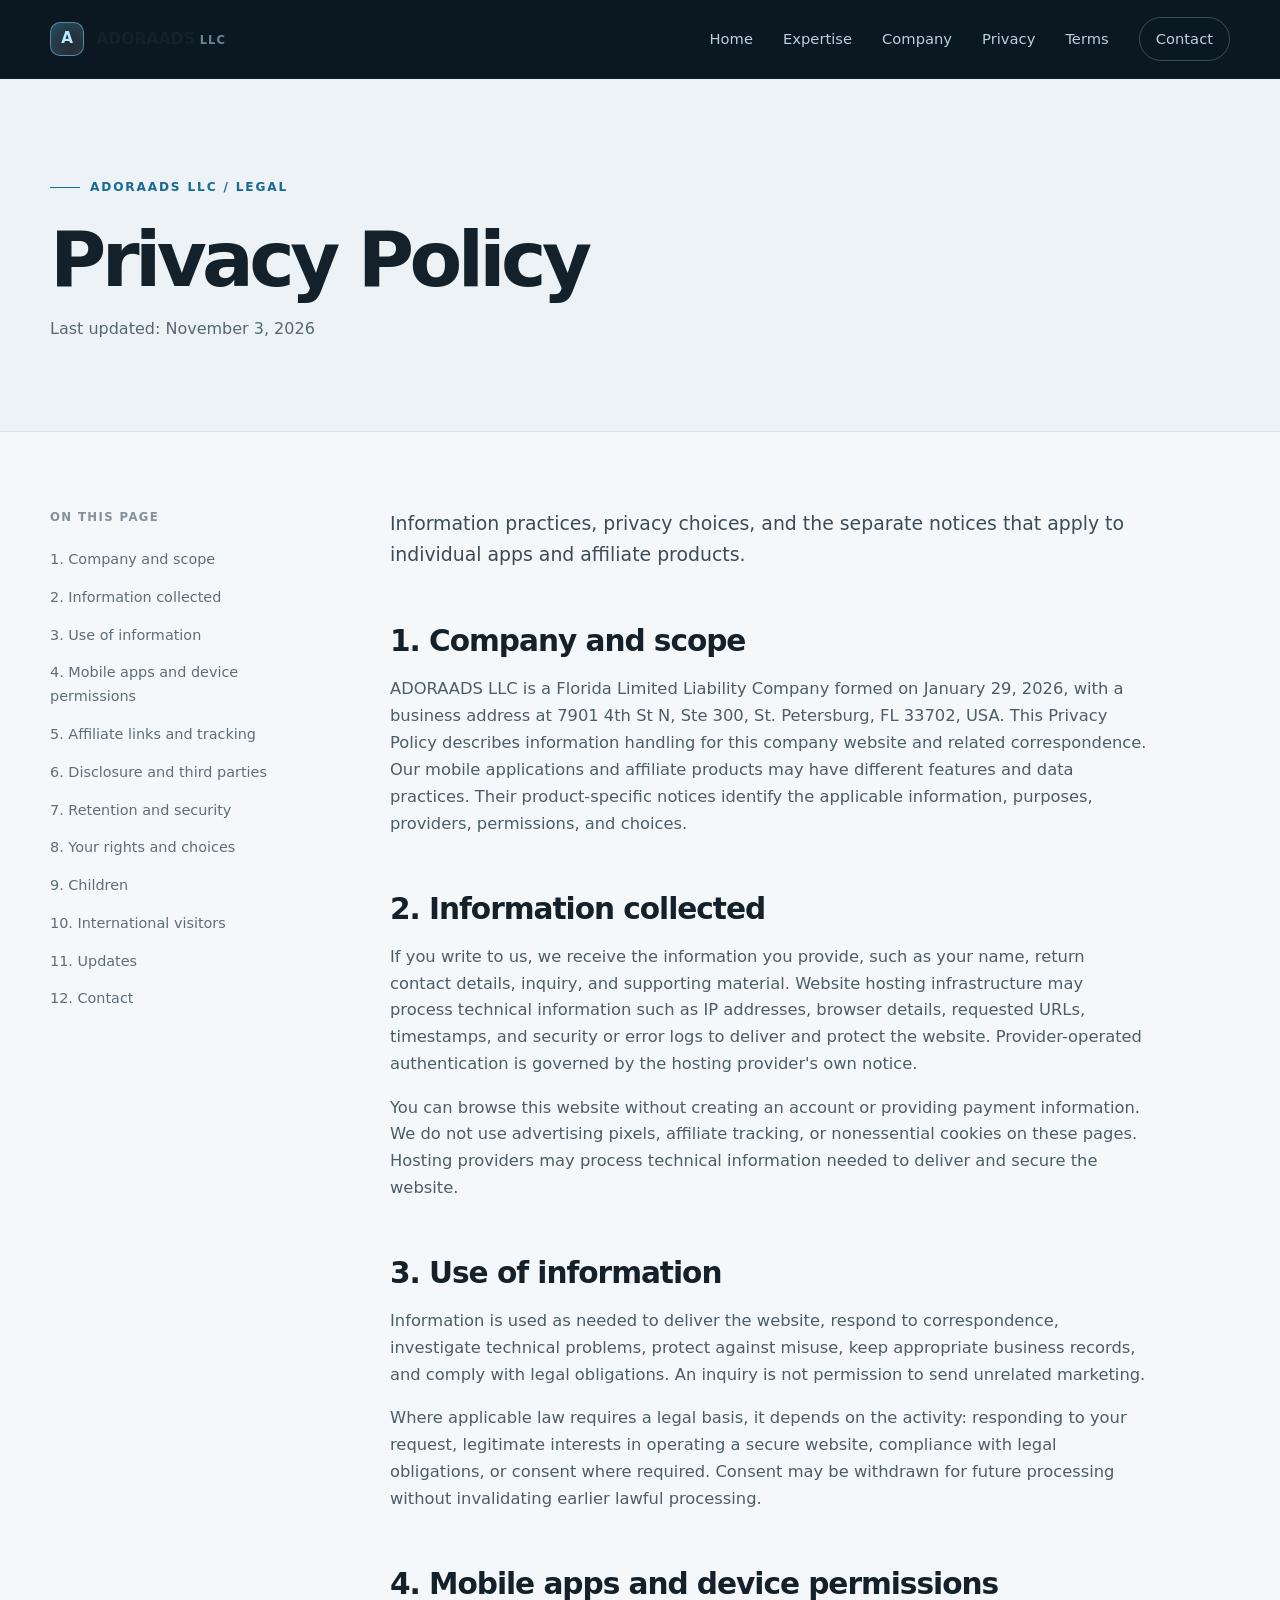
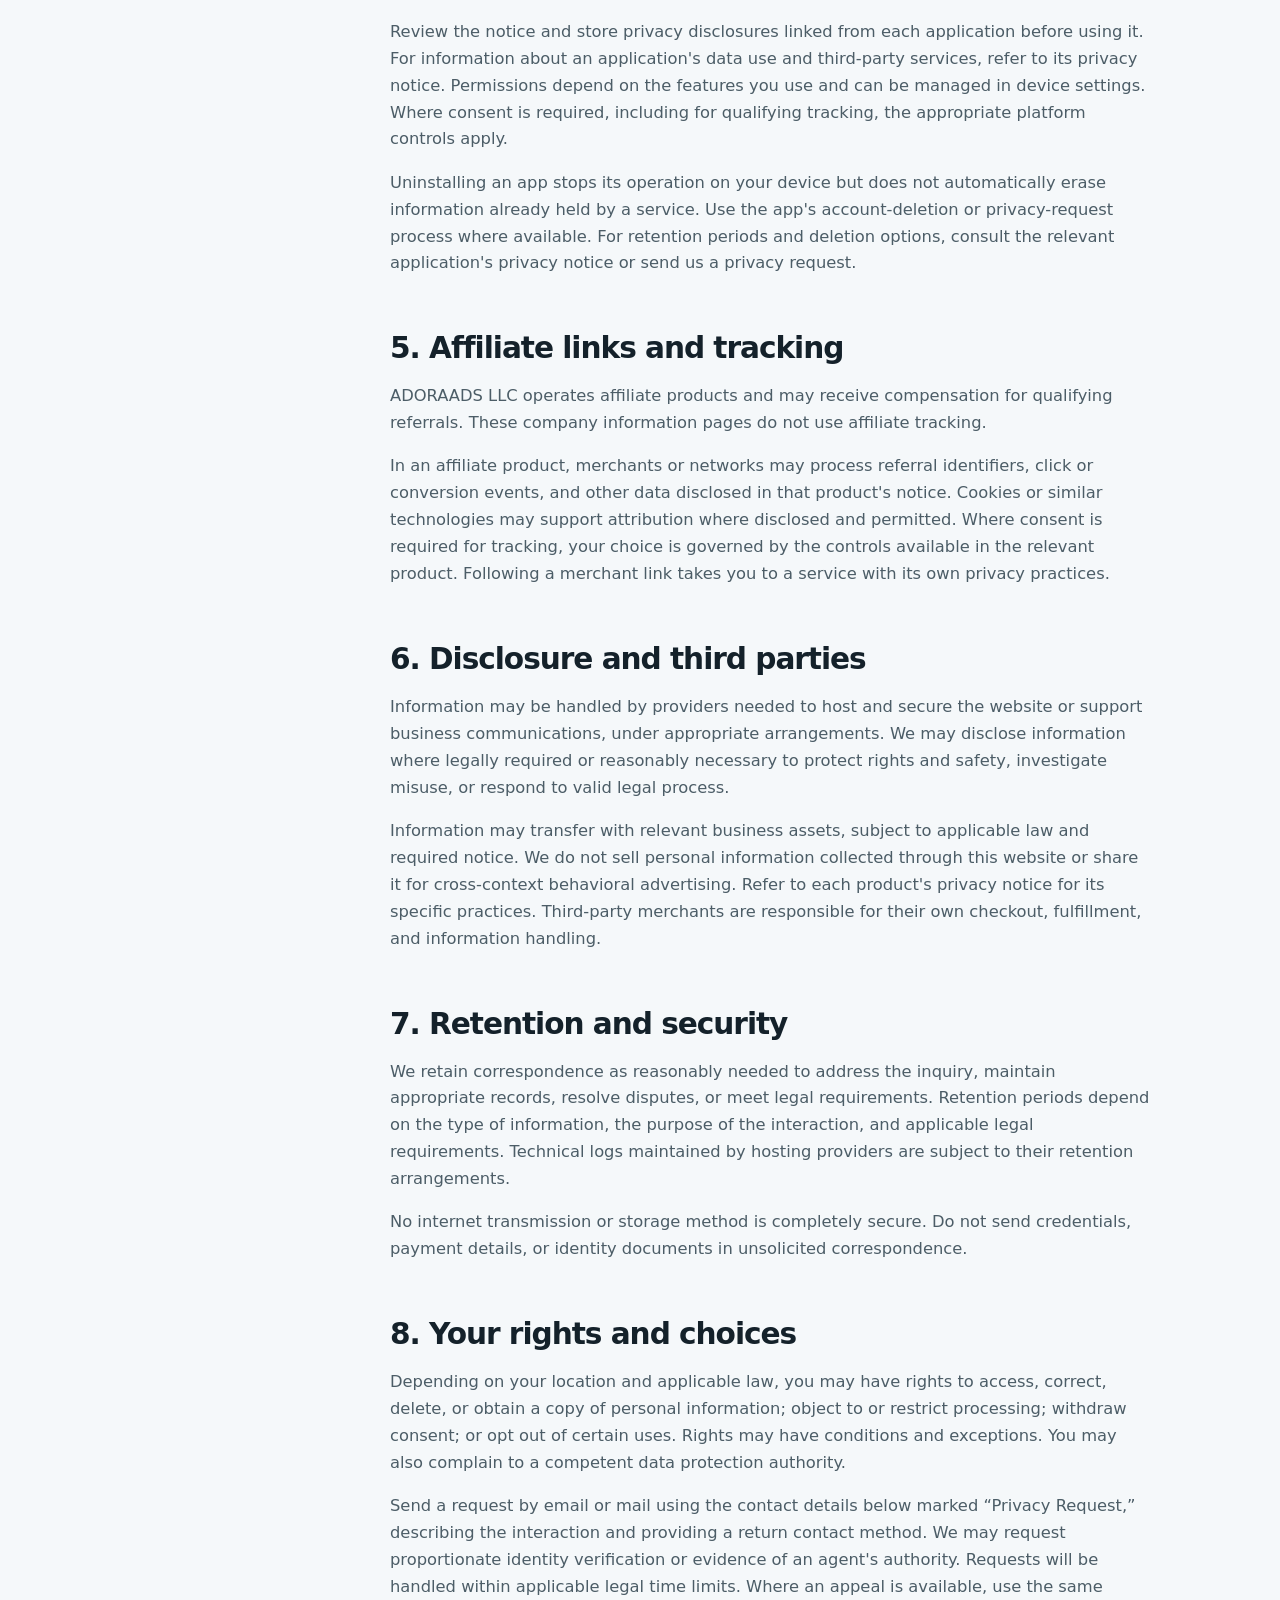
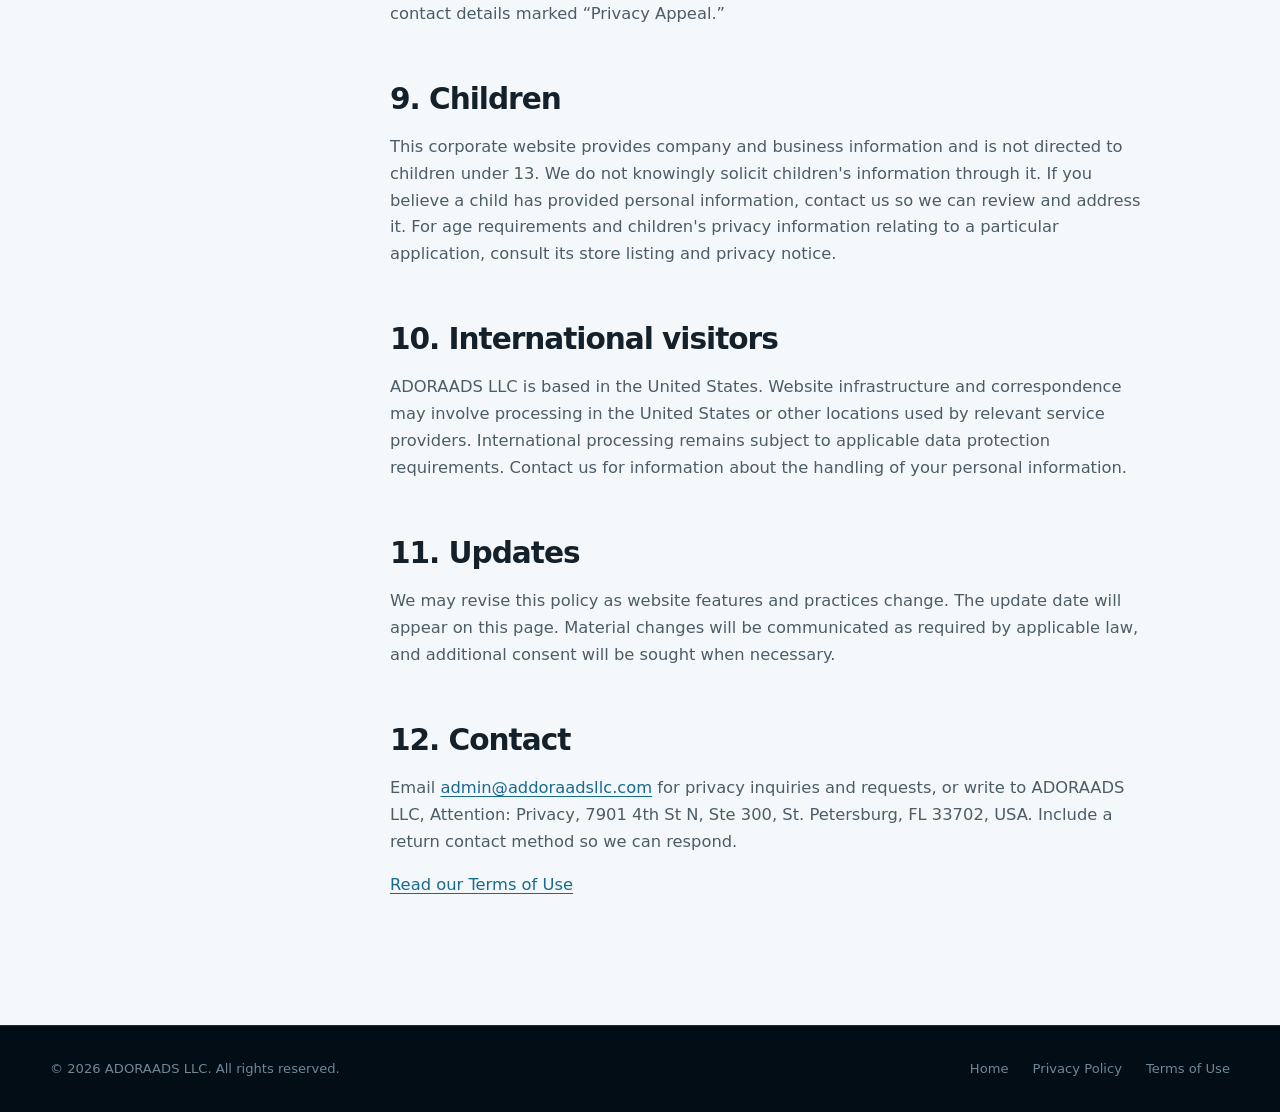
==== commit 9f6d15fb: "csdc" ====
--- a/privacy.html
+++ b/privacy.html
@@ -6,7 +6,7 @@
 <main>
 <section class="legal-hero"><div class="container"><span class="eyebrow">ADORAADS LLC / Legal</span>
 <h1>Privacy Policy</h1>
-<p class="legal-meta">Last updated: October 22, 2026</p></div></section><div class="container legal-layout">
+<p class="legal-meta">Last updated: November 3, 2026</p></div></section><div class="container legal-layout">
 <aside class="legal-toc" aria-label="On this page"><strong>On this page</strong><a href="#section-1">1. Company and scope</a><a href="#section-2">2. Information collected</a><a href="#section-3">3. Use of information</a><a href="#section-4">4. Mobile apps and device permissions</a><a href="#section-5">5. Affiliate links and tracking</a><a href="#section-6">6. Disclosure and third parties</a><a href="#section-7">7. Retention and security</a><a href="#section-8">8. Your rights and choices</a><a href="#section-9">9. Children</a><a href="#section-10">10. International visitors</a><a href="#section-11">11. Updates</a><a href="#section-12">12. Contact</a></aside>
 <article class="legal-content">
 <p class="lead">Information practices, privacy choices, and the separate notices that apply to individual apps and affiliate products.</p>
@@ -40,7 +40,7 @@
 <section>
 <h2 id="section-8">8. Your rights and choices</h2>
 <p>Depending on your location and applicable law, you may have rights to access, correct, delete, or obtain a copy of personal information; object to or restrict processing; withdraw consent; or opt out of certain uses. Rights may have conditions and exceptions. You may also complain to a competent data protection authority.</p>
-<p>Send a written request to the address below marked “Privacy Request,” describing the interaction and providing a return contact method. We may request proportionate identity verification or evidence of an agent's authority. Requests will be handled within applicable legal time limits. Where an appeal is available, write to the same address marked “Privacy Appeal.”</p></section>
+<p>Send a request by email or mail using the contact details below marked “Privacy Request,” describing the interaction and providing a return contact method. We may request proportionate identity verification or evidence of an agent's authority. Requests will be handled within applicable legal time limits. Where an appeal is available, use the same contact details marked “Privacy Appeal.”</p></section>
 <section>
 <h2 id="section-9">9. Children</h2>
 <p>This corporate website provides company and business information and is not directed to children under 13. We do not knowingly solicit children's information through it. If you believe a child has provided personal information, contact us so we can review and address it. For age requirements and children's privacy information relating to a particular application, consult its store listing and privacy notice.</p></section>
@@ -52,6 +52,6 @@
 <p>We may revise this policy as website features and practices change. The update date will appear on this page. Material changes will be communicated as required by applicable law, and additional consent will be sought when necessary.</p></section>
 <section>
 <h2 id="section-12">12. Contact</h2>
-<p>Send privacy inquiries and written requests to ADORAADS LLC, Attention: Privacy, 7901 4th St N, Ste 300, St. Petersburg, FL 33702, USA. Include a return contact method so we can respond.</p></section>
+<p>Email <a href="mailto:admin@addoraadsllc.com">admin@addoraadsllc.com</a> for privacy inquiries and requests, or write to ADORAADS LLC, Attention: Privacy, 7901 4th St N, Ste 300, St. Petersburg, FL 33702, USA. Include a return contact method so we can respond.</p></section>
 <p><a href="terms.html">Read our Terms of Use</a></p></article></div></main>
 <footer class="site-footer"><div class="container footer-inner"><span>© <span data-year>2026</span> ADORAADS LLC. All rights reserved.</span><div class="footer-links"><a href="index.html">Home</a><a href="privacy.html">Privacy Policy</a><a href="terms.html">Terms of Use</a></div></div></footer><script src="script.js"></script></body></html>
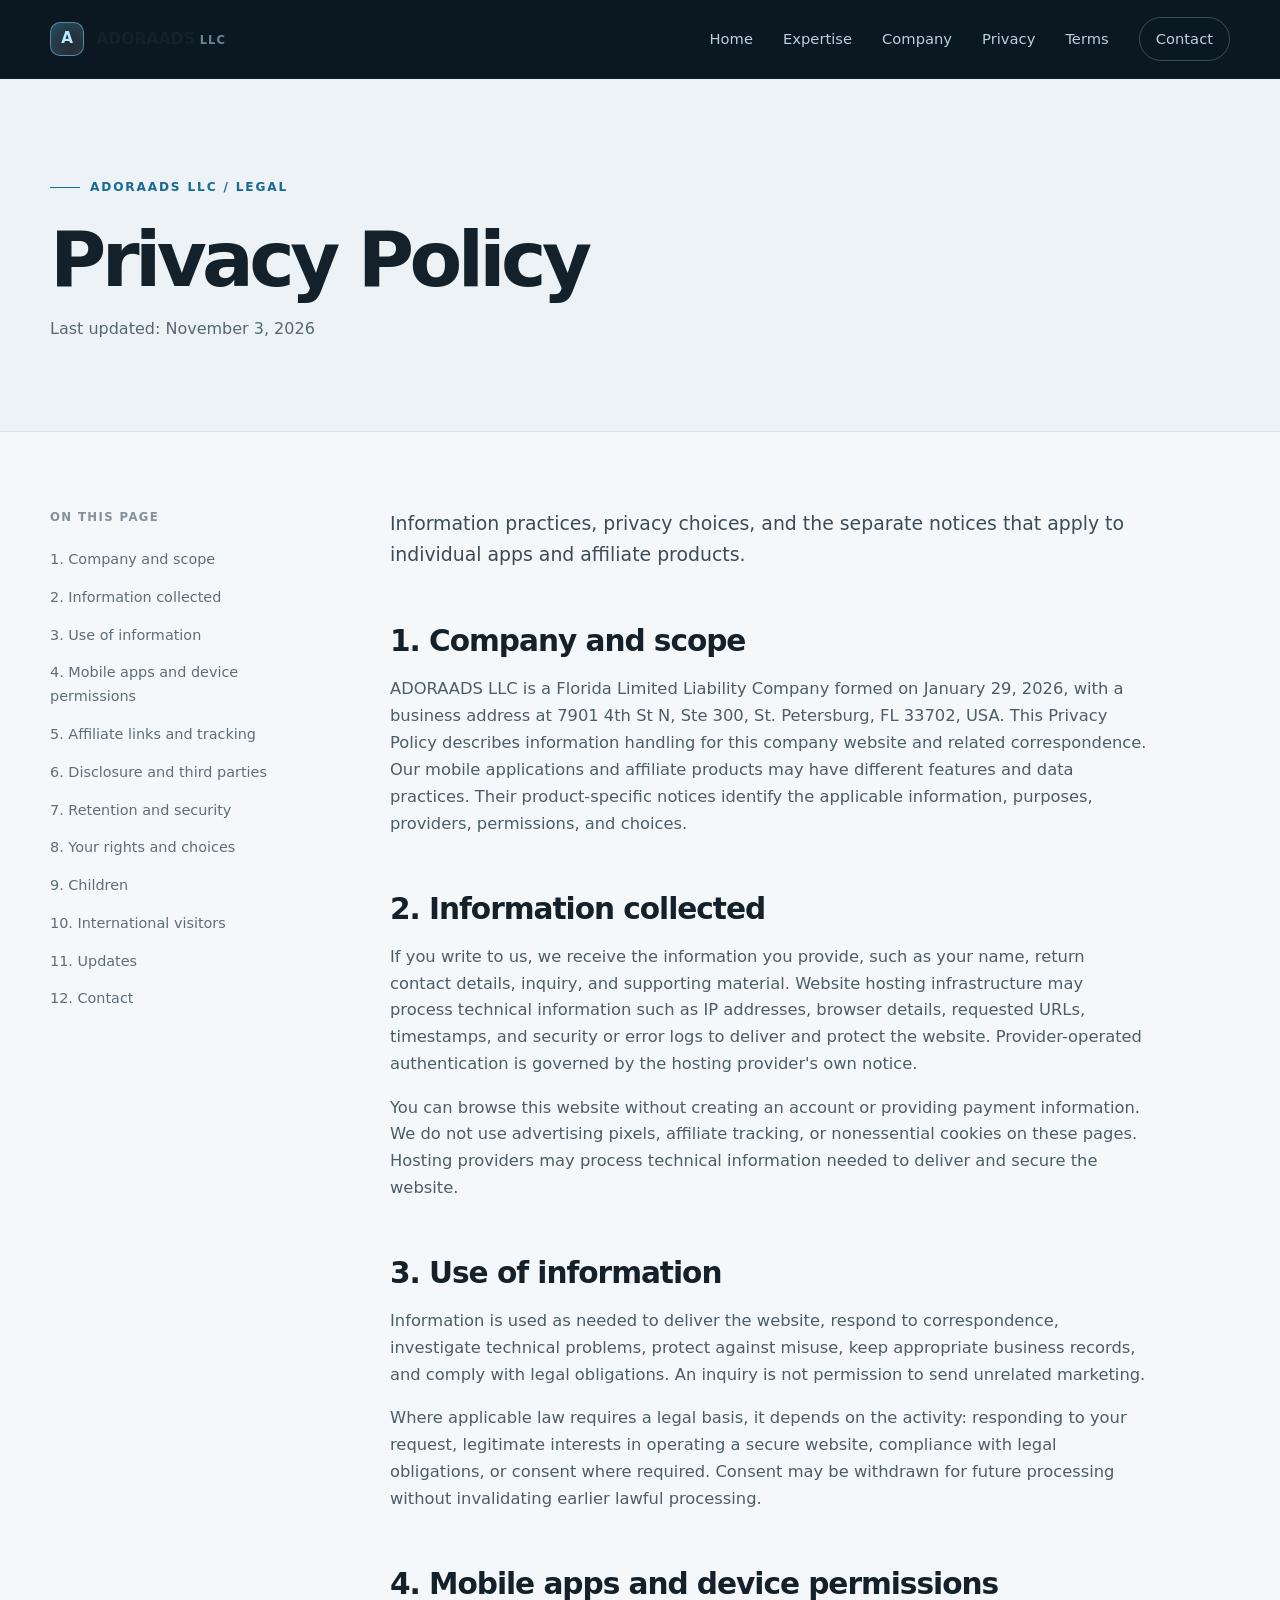
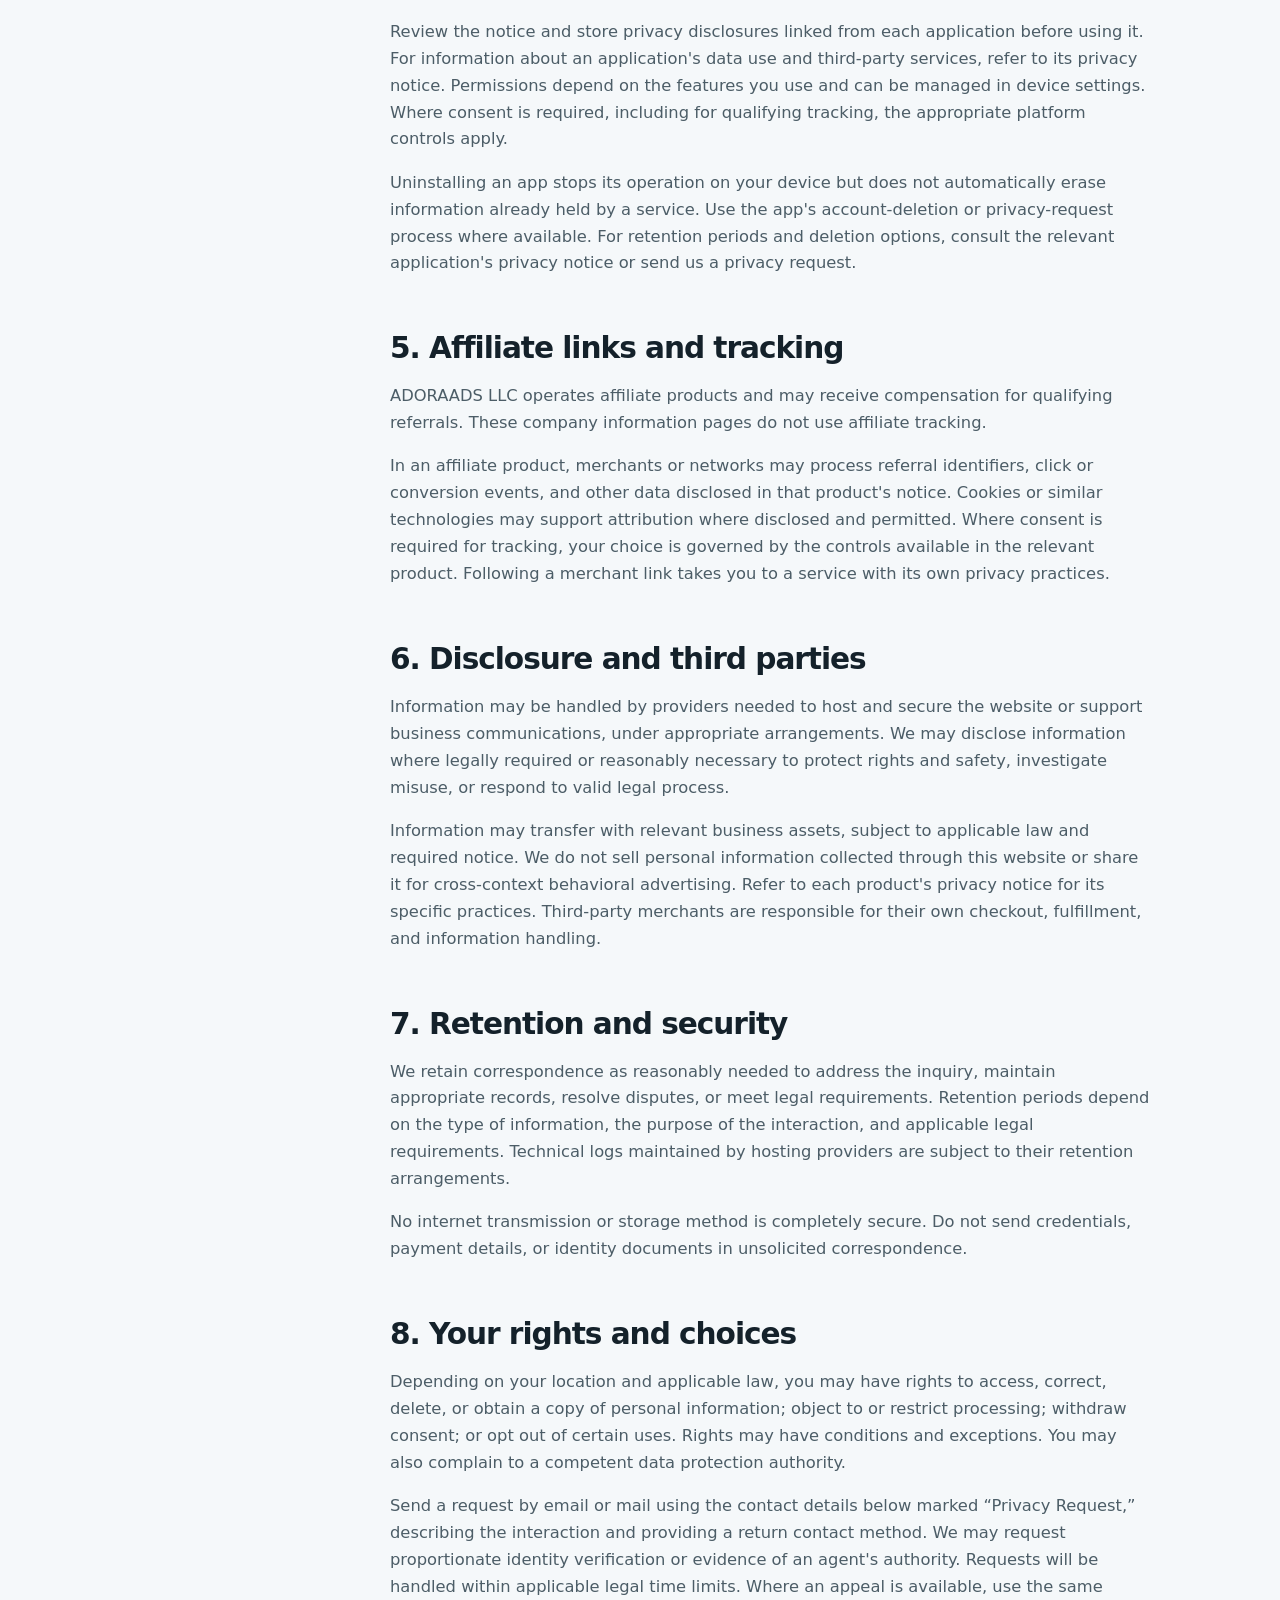
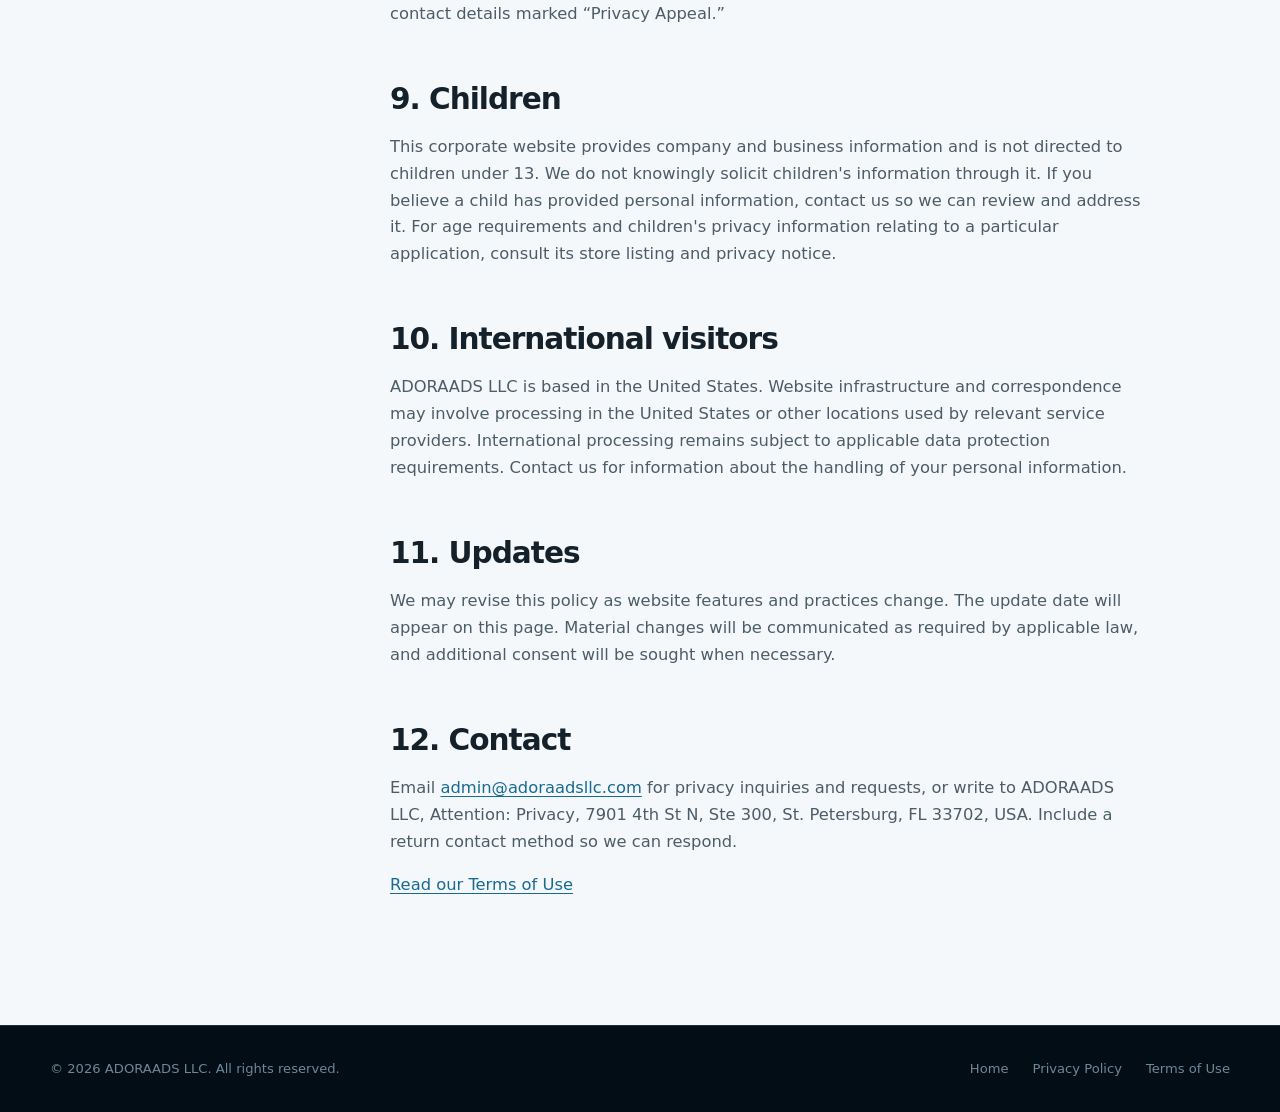
==== commit 83802b9c: "csdc" ====
--- a/privacy.html
+++ b/privacy.html
@@ -52,6 +52,6 @@
 <p>We may revise this policy as website features and practices change. The update date will appear on this page. Material changes will be communicated as required by applicable law, and additional consent will be sought when necessary.</p></section>
 <section>
 <h2 id="section-12">12. Contact</h2>
-<p>Email <a href="mailto:admin@addoraadsllc.com">admin@addoraadsllc.com</a> for privacy inquiries and requests, or write to ADORAADS LLC, Attention: Privacy, 7901 4th St N, Ste 300, St. Petersburg, FL 33702, USA. Include a return contact method so we can respond.</p></section>
+<p>Email <a href="mailto:admin@adoraadsllc.com">admin@adoraadsllc.com</a> for privacy inquiries and requests, or write to ADORAADS LLC, Attention: Privacy, 7901 4th St N, Ste 300, St. Petersburg, FL 33702, USA. Include a return contact method so we can respond.</p></section>
 <p><a href="terms.html">Read our Terms of Use</a></p></article></div></main>
 <footer class="site-footer"><div class="container footer-inner"><span>© <span data-year>2026</span> ADORAADS LLC. All rights reserved.</span><div class="footer-links"><a href="index.html">Home</a><a href="privacy.html">Privacy Policy</a><a href="terms.html">Terms of Use</a></div></div></footer><script src="script.js"></script></body></html>
